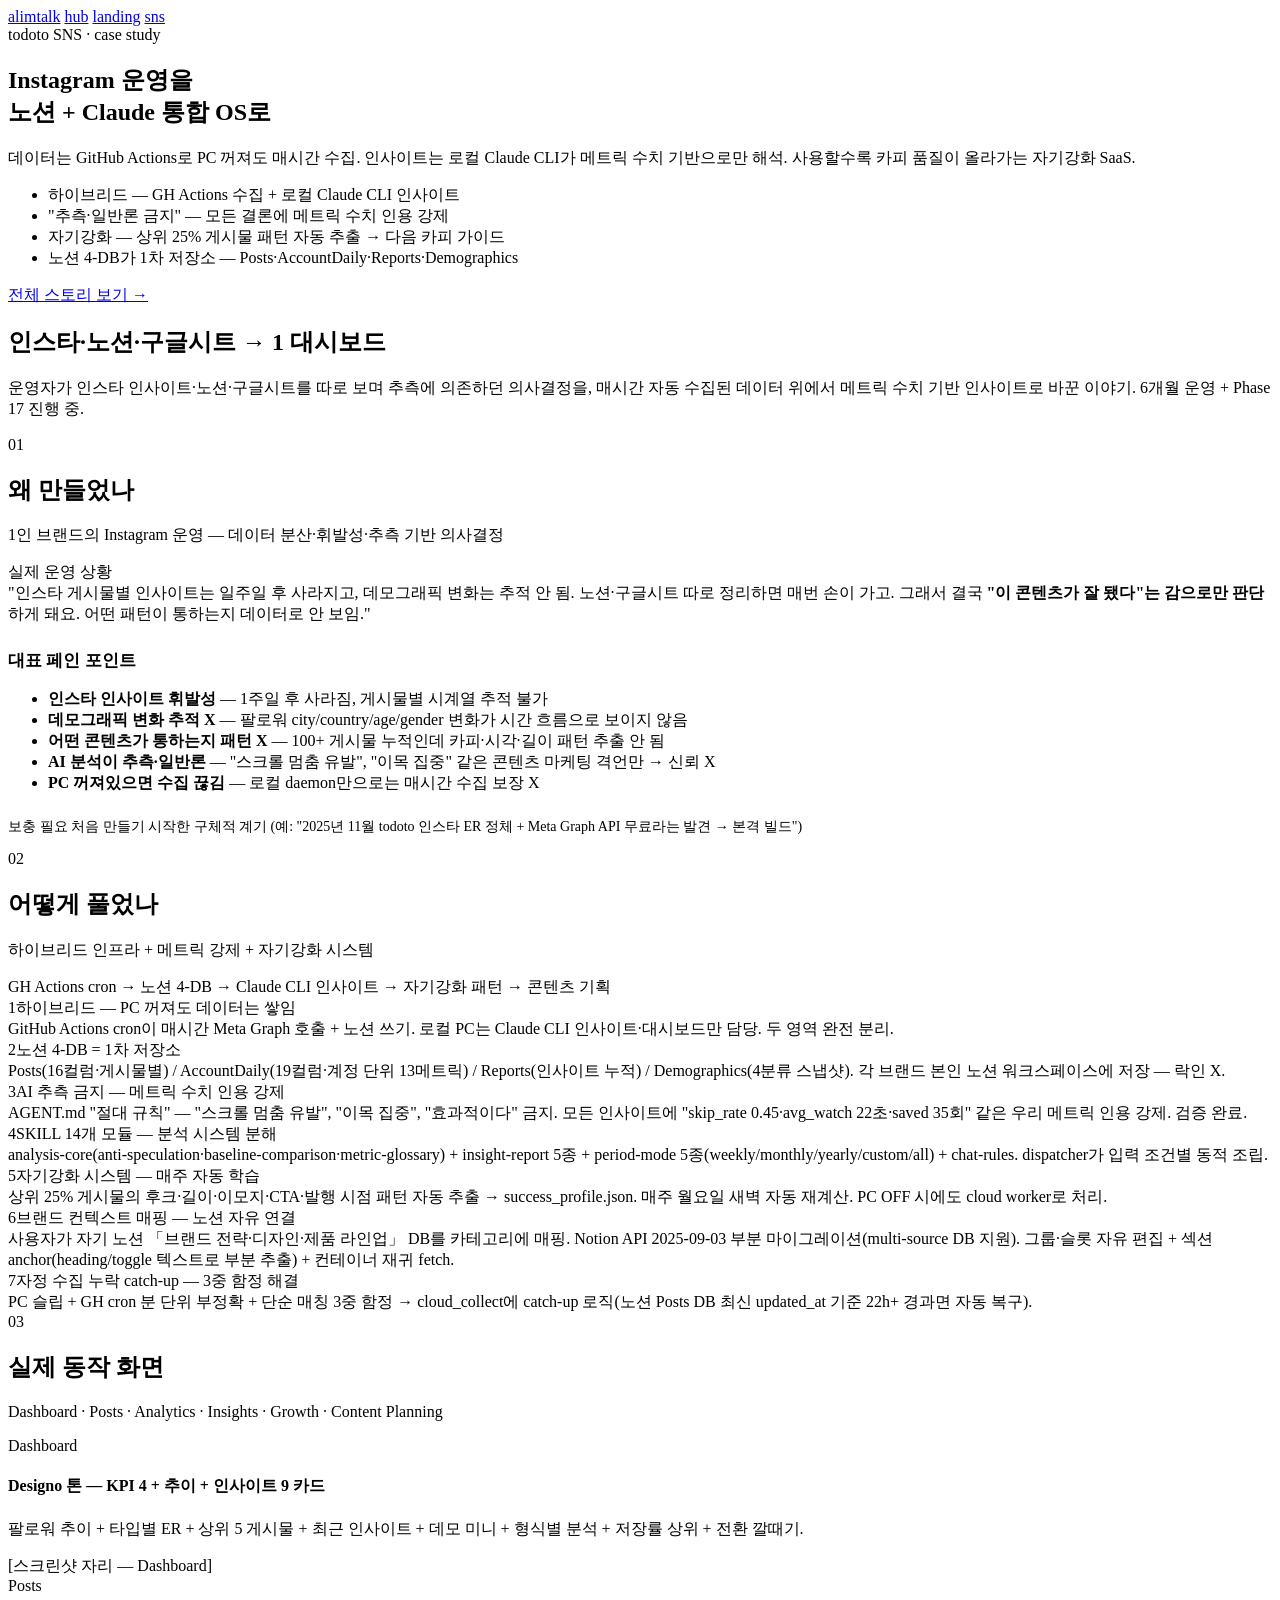
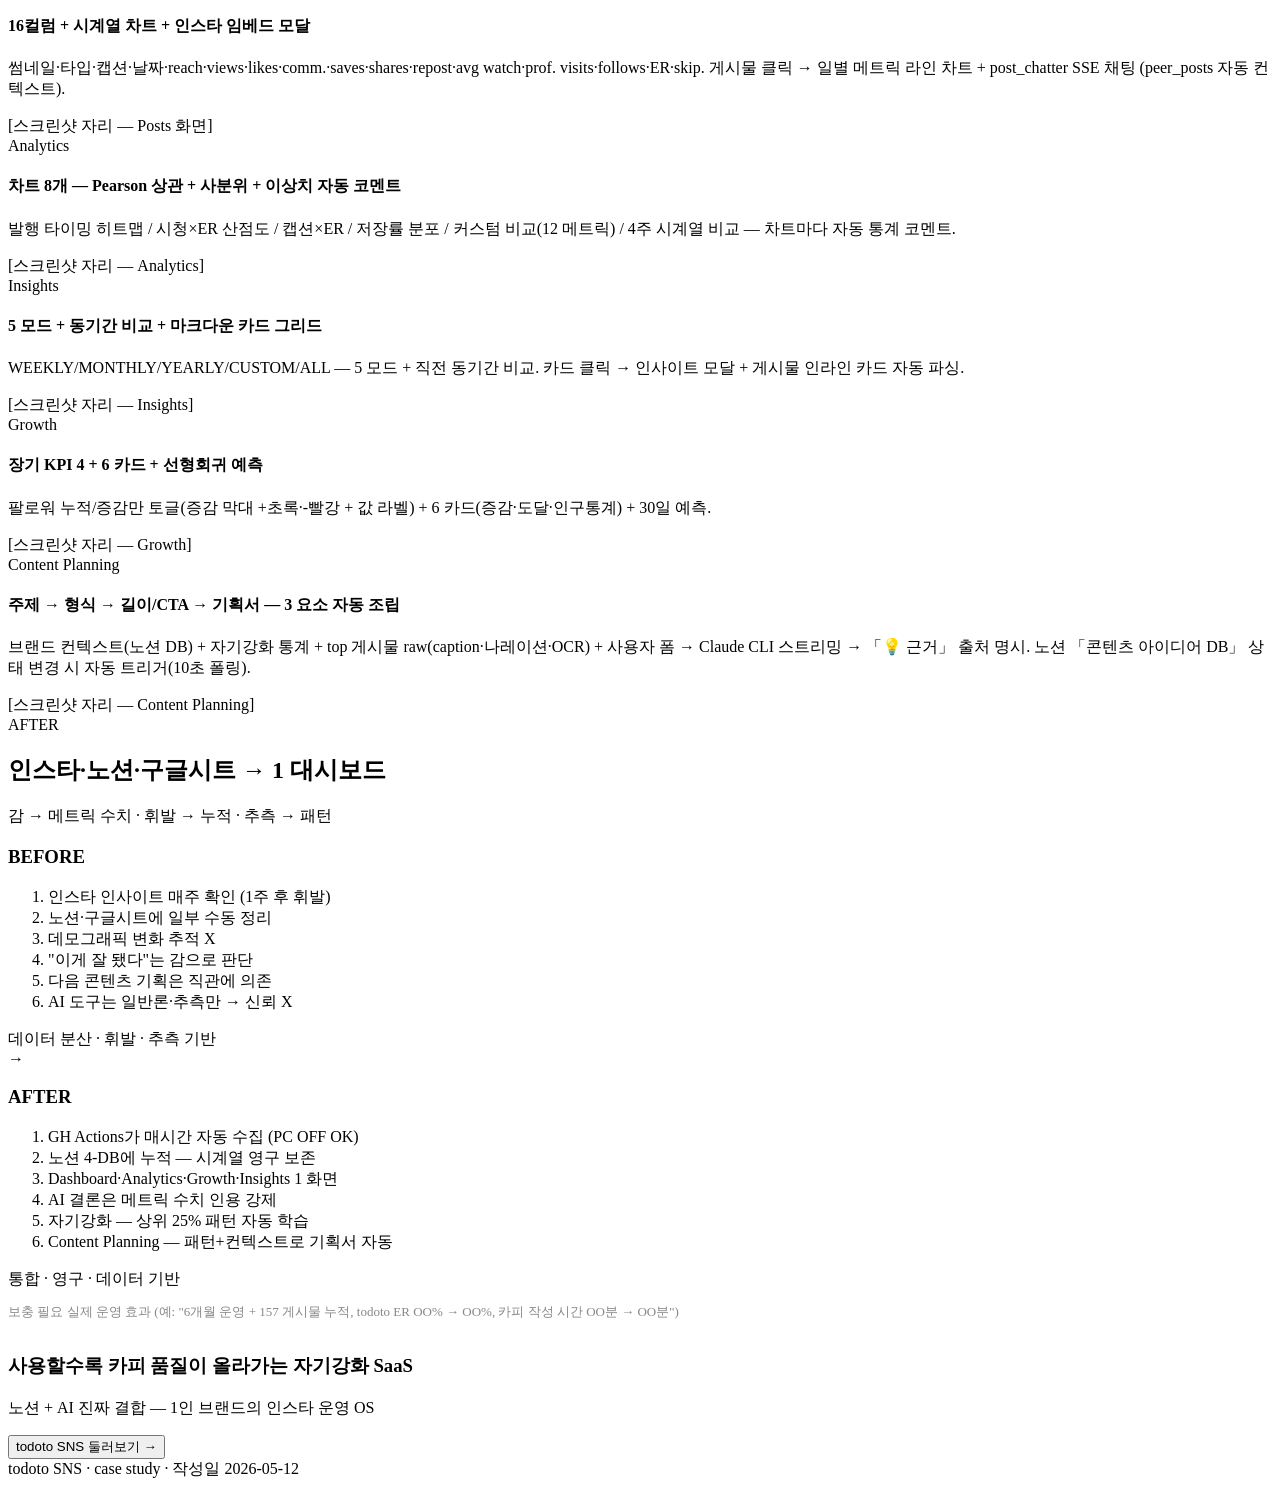
==== index.html @ d292ff52 "Rename sns.index to index.html" ====
<!DOCTYPE html>
<html lang="ko">
<head>
<meta charset="UTF-8">
<meta name="viewport" content="width=device-width, initial-scale=1.0">
<title>todoto SNS — 케이스 스터디</title>
<link rel="stylesheet" href="style.css">
</head>
<body>

<nav class="case-nav">
  <a href="alimtalk.html">alimtalk</a>
  <a href="hub.html">hub</a>
  <a href="landing.html">landing</a>
  <a href="sns.html" class="active">sns</a>
</nav>

<section class="hero">
  <div class="container">
    <div class="brand-tag">todoto SNS · case study</div>
    <h1>Instagram 운영을<br>노션 + Claude 통합 OS로</h1>
    <p class="sub">데이터는 GitHub Actions로 PC 꺼져도 매시간 수집. 인사이트는 로컬 Claude CLI가 메트릭 수치 기반으로만 해석. 사용할수록 카피 품질이 올라가는 자기강화 SaaS.</p>
    <ul class="bullets">
      <li>하이브리드 — GH Actions 수집 + 로컬 Claude CLI 인사이트</li>
      <li>"추측·일반론 금지" — 모든 결론에 메트릭 수치 인용 강제</li>
      <li>자기강화 — 상위 25% 게시물 패턴 자동 추출 → 다음 카피 가이드</li>
      <li>노션 4-DB가 1차 저장소 — Posts·AccountDaily·Reports·Demographics</li>
    </ul>
    <a href="#step-01" class="cta">전체 스토리 보기 →</a>
  </div>
</section>

<section class="intro">
  <div class="container">
    <h2>인스타·노션·구글시트 → 1 대시보드</h2>
    <p>운영자가 인스타 인사이트·노션·구글시트를 따로 보며 추측에 의존하던 의사결정을, 매시간 자동 수집된 데이터 위에서 메트릭 수치 기반 인사이트로 바꾼 이야기. 6개월 운영 + Phase 17 진행 중.</p>
  </div>
</section>

<section class="step" id="step-01">
  <div class="container">
    <div class="step-num">01</div>
    <h2 class="step-title">왜 만들었나</h2>
    <p class="step-sub">1인 브랜드의 Instagram 운영 — 데이터 분산·휘발성·추측 기반 의사결정</p>

    <div class="case-card">
      <div class="who">실제 운영 상황</div>
      <div class="quote">"인스타 게시물별 인사이트는 일주일 후 사라지고, 데모그래픽 변화는 추적 안 됨. 노션·구글시트 따로 정리하면 매번 손이 가고. 그래서 결국 <strong>"이 콘텐츠가 잘 됐다"는 감으로만 판단</strong>하게 돼요. 어떤 패턴이 통하는지 데이터로 안 보임."</div>
    </div>

    <h3 style="font-size:17px;font-weight:700;margin-top:24px;">대표 페인 포인트</h3>
    <ul class="pain-list">
      <li><strong>인스타 인사이트 휘발성</strong> — 1주일 후 사라짐, 게시물별 시계열 추적 불가</li>
      <li><strong>데모그래픽 변화 추적 X</strong> — 팔로워 city/country/age/gender 변화가 시간 흐름으로 보이지 않음</li>
      <li><strong>어떤 콘텐츠가 통하는지 패턴 X</strong> — 100+ 게시물 누적인데 카피·시각·길이 패턴 추출 안 됨</li>
      <li><strong>AI 분석이 추측·일반론</strong> — "스크롤 멈춤 유발", "이목 집중" 같은 콘텐츠 마케팅 격언만 → 신뢰 X</li>
      <li><strong>PC 꺼져있으면 수집 끊김</strong> — 로컬 daemon만으로는 매시간 수집 보장 X</li>
    </ul>

    <p style="margin-top:24px;color:var(--gray);font-size:14px;">
      <span class="todo">보충 필요</span> 처음 만들기 시작한 구체적 계기 (예: "2025년 11월 todoto 인스타 ER 정체 + Meta Graph API 무료라는 발견 → 본격 빌드")
    </p>
  </div>
</section>

<section class="step" id="step-02">
  <div class="container">
    <div class="step-num">02</div>
    <h2 class="step-title">어떻게 풀었나</h2>
    <p class="step-sub">하이브리드 인프라 + 메트릭 강제 + 자기강화 시스템</p>

    <div class="flow">
      <span class="node">GH Actions cron</span>
      <span class="arrow">→</span>
      <span class="node">노션 4-DB</span>
      <span class="arrow">→</span>
      <span class="node highlight">Claude CLI 인사이트</span>
      <span class="arrow">→</span>
      <span class="node">자기강화 패턴</span>
      <span class="arrow">→</span>
      <span class="node">콘텐츠 기획</span>
    </div>

    <div class="solution-grid">
      <div class="sol-card">
        <div class="sol-title"><span class="sol-num">1</span>하이브리드 — PC 꺼져도 데이터는 쌓임</div>
        <div class="sol-desc">GitHub Actions cron이 매시간 Meta Graph 호출 + 노션 쓰기. 로컬 PC는 Claude CLI 인사이트·대시보드만 담당. 두 영역 완전 분리.</div>
      </div>
      <div class="sol-card">
        <div class="sol-title"><span class="sol-num">2</span>노션 4-DB = 1차 저장소</div>
        <div class="sol-desc">Posts(16컬럼·게시물별) / AccountDaily(19컬럼·계정 단위 13메트릭) / Reports(인사이트 누적) / Demographics(4분류 스냅샷). 각 브랜드 본인 노션 워크스페이스에 저장 — 락인 X.</div>
      </div>
      <div class="sol-card">
        <div class="sol-title"><span class="sol-num">3</span>AI 추측 금지 — 메트릭 수치 인용 강제</div>
        <div class="sol-desc">AGENT.md "절대 규칙" — "스크롤 멈춤 유발", "이목 집중", "효과적이다" 금지. 모든 인사이트에 "skip_rate 0.45·avg_watch 22초·saved 35회" 같은 우리 메트릭 인용 강제. 검증 완료.</div>
      </div>
      <div class="sol-card">
        <div class="sol-title"><span class="sol-num">4</span>SKILL 14개 모듈 — 분석 시스템 분해</div>
        <div class="sol-desc">analysis-core(anti-speculation·baseline-comparison·metric-glossary) + insight-report 5종 + period-mode 5종(weekly/monthly/yearly/custom/all) + chat-rules. dispatcher가 입력 조건별 동적 조립.</div>
      </div>
      <div class="sol-card">
        <div class="sol-title"><span class="sol-num">5</span>자기강화 시스템 — 매주 자동 학습</div>
        <div class="sol-desc">상위 25% 게시물의 후크·길이·이모지·CTA·발행 시점 패턴 자동 추출 → success_profile.json. 매주 월요일 새벽 자동 재계산. PC OFF 시에도 cloud worker로 처리.</div>
      </div>
      <div class="sol-card">
        <div class="sol-title"><span class="sol-num">6</span>브랜드 컨텍스트 매핑 — 노션 자유 연결</div>
        <div class="sol-desc">사용자가 자기 노션 「브랜드 전략·디자인·제품 라인업」 DB를 카테고리에 매핑. Notion API 2025-09-03 부분 마이그레이션(multi-source DB 지원). 그룹·슬롯 자유 편집 + 섹션 anchor(heading/toggle 텍스트로 부분 추출) + 컨테이너 재귀 fetch.</div>
      </div>
      <div class="sol-card">
        <div class="sol-title"><span class="sol-num">7</span>자정 수집 누락 catch-up — 3중 함정 해결</div>
        <div class="sol-desc">PC 슬립 + GH cron 분 단위 부정확 + 단순 매칭 3중 함정 → cloud_collect에 catch-up 로직(노션 Posts DB 최신 updated_at 기준 22h+ 경과면 자동 복구).</div>
      </div>
    </div>
  </div>
</section>

<section class="step" id="step-03">
  <div class="container">
    <div class="step-num">03</div>
    <h2 class="step-title">실제 동작 화면</h2>
    <p class="step-sub">Dashboard · Posts · Analytics · Insights · Growth · Content Planning</p>

    <div class="screen-card">
      <span class="label">Dashboard</span>
      <h4>Designo 톤 — KPI 4 + 추이 + 인사이트 9 카드</h4>
      <p>팔로워 추이 + 타입별 ER + 상위 5 게시물 + 최근 인사이트 + 데모 미니 + 형식별 분석 + 저장률 상위 + 전환 깔때기.</p>
      <div class="placeholder-img">[스크린샷 자리 — Dashboard]</div>
    </div>

    <div class="screen-card">
      <span class="label">Posts</span>
      <h4>16컬럼 + 시계열 차트 + 인스타 임베드 모달</h4>
      <p>썸네일·타입·캡션·날짜·reach·views·likes·comm.·saves·shares·repost·avg watch·prof. visits·follows·ER·skip. 게시물 클릭 → 일별 메트릭 라인 차트 + post_chatter SSE 채팅 (peer_posts 자동 컨텍스트).</p>
      <div class="placeholder-img">[스크린샷 자리 — Posts 화면]</div>
    </div>

    <div class="screen-card">
      <span class="label">Analytics</span>
      <h4>차트 8개 — Pearson 상관 + 사분위 + 이상치 자동 코멘트</h4>
      <p>발행 타이밍 히트맵 / 시청×ER 산점도 / 캡션×ER / 저장률 분포 / 커스텀 비교(12 메트릭) / 4주 시계열 비교 — 차트마다 자동 통계 코멘트.</p>
      <div class="placeholder-img">[스크린샷 자리 — Analytics]</div>
    </div>

    <div class="screen-card">
      <span class="label">Insights</span>
      <h4>5 모드 + 동기간 비교 + 마크다운 카드 그리드</h4>
      <p>WEEKLY/MONTHLY/YEARLY/CUSTOM/ALL — 5 모드 + 직전 동기간 비교. 카드 클릭 → 인사이트 모달 + 게시물 인라인 카드 자동 파싱.</p>
      <div class="placeholder-img">[스크린샷 자리 — Insights]</div>
    </div>

    <div class="screen-card">
      <span class="label">Growth</span>
      <h4>장기 KPI 4 + 6 카드 + 선형회귀 예측</h4>
      <p>팔로워 누적/증감만 토글(증감 막대 +초록·-빨강 + 값 라벨) + 6 카드(증감·도달·인구통계) + 30일 예측.</p>
      <div class="placeholder-img">[스크린샷 자리 — Growth]</div>
    </div>

    <div class="screen-card">
      <span class="label">Content Planning</span>
      <h4>주제 → 형식 → 길이/CTA → 기획서 — 3 요소 자동 조립</h4>
      <p>브랜드 컨텍스트(노션 DB) + 자기강화 통계 + top 게시물 raw(caption·나레이션·OCR) + 사용자 폼 → Claude CLI 스트리밍 → 「💡 근거」 출처 명시. 노션 「콘텐츠 아이디어 DB」 상태 변경 시 자동 트리거(10초 폴링).</p>
      <div class="placeholder-img">[스크린샷 자리 — Content Planning]</div>
    </div>
  </div>
</section>

<section class="ba-section">
  <div class="container">
    <div class="badge">AFTER</div>
    <h2>인스타·노션·구글시트 → 1 대시보드</h2>
    <p class="sub">감 → 메트릭 수치 · 휘발 → 누적 · 추측 → 패턴</p>

    <div class="ba-grid">
      <div class="ba-card">
        <h3>BEFORE</h3>
        <ol>
          <li>인스타 인사이트 매주 확인 (1주 후 휘발)</li>
          <li>노션·구글시트에 일부 수동 정리</li>
          <li>데모그래픽 변화 추적 X</li>
          <li>"이게 잘 됐다"는 감으로 판단</li>
          <li>다음 콘텐츠 기획은 직관에 의존</li>
          <li>AI 도구는 일반론·추측만 → 신뢰 X</li>
        </ol>
        <div class="summary">데이터 분산 · 휘발 · 추측 기반</div>
      </div>

      <div class="ba-arrow">→</div>

      <div class="ba-card after">
        <h3>AFTER</h3>
        <ol>
          <li>GH Actions가 매시간 자동 수집 (PC OFF OK)</li>
          <li>노션 4-DB에 누적 — 시계열 영구 보존</li>
          <li>Dashboard·Analytics·Growth·Insights 1 화면</li>
          <li>AI 결론은 메트릭 수치 인용 강제</li>
          <li>자기강화 — 상위 25% 패턴 자동 학습</li>
          <li>Content Planning — 패턴+컨텍스트로 기획서 자동</li>
        </ol>
        <div class="summary">통합 · 영구 · 데이터 기반</div>
      </div>
    </div>

    <p style="color:#888;font-size:13px;margin-bottom:32px;">
      <span class="todo">보충 필요</span> 실제 운영 효과 (예: "6개월 운영 + 157 게시물 누적, todoto ER OO% → OO%, 카피 작성 시간 OO분 → OO분")
    </p>

    <div class="cta-band">
      <h3>사용할수록 카피 품질이 올라가는 자기강화 SaaS</h3>
      <p>노션 + AI 진짜 결합 — 1인 브랜드의 인스타 운영 OS</p>
      <button>todoto SNS 둘러보기 →</button>
    </div>
  </div>
</section>

<footer>
  todoto SNS · case study · 작성일 2026-05-12
</footer>

</body>
</html>
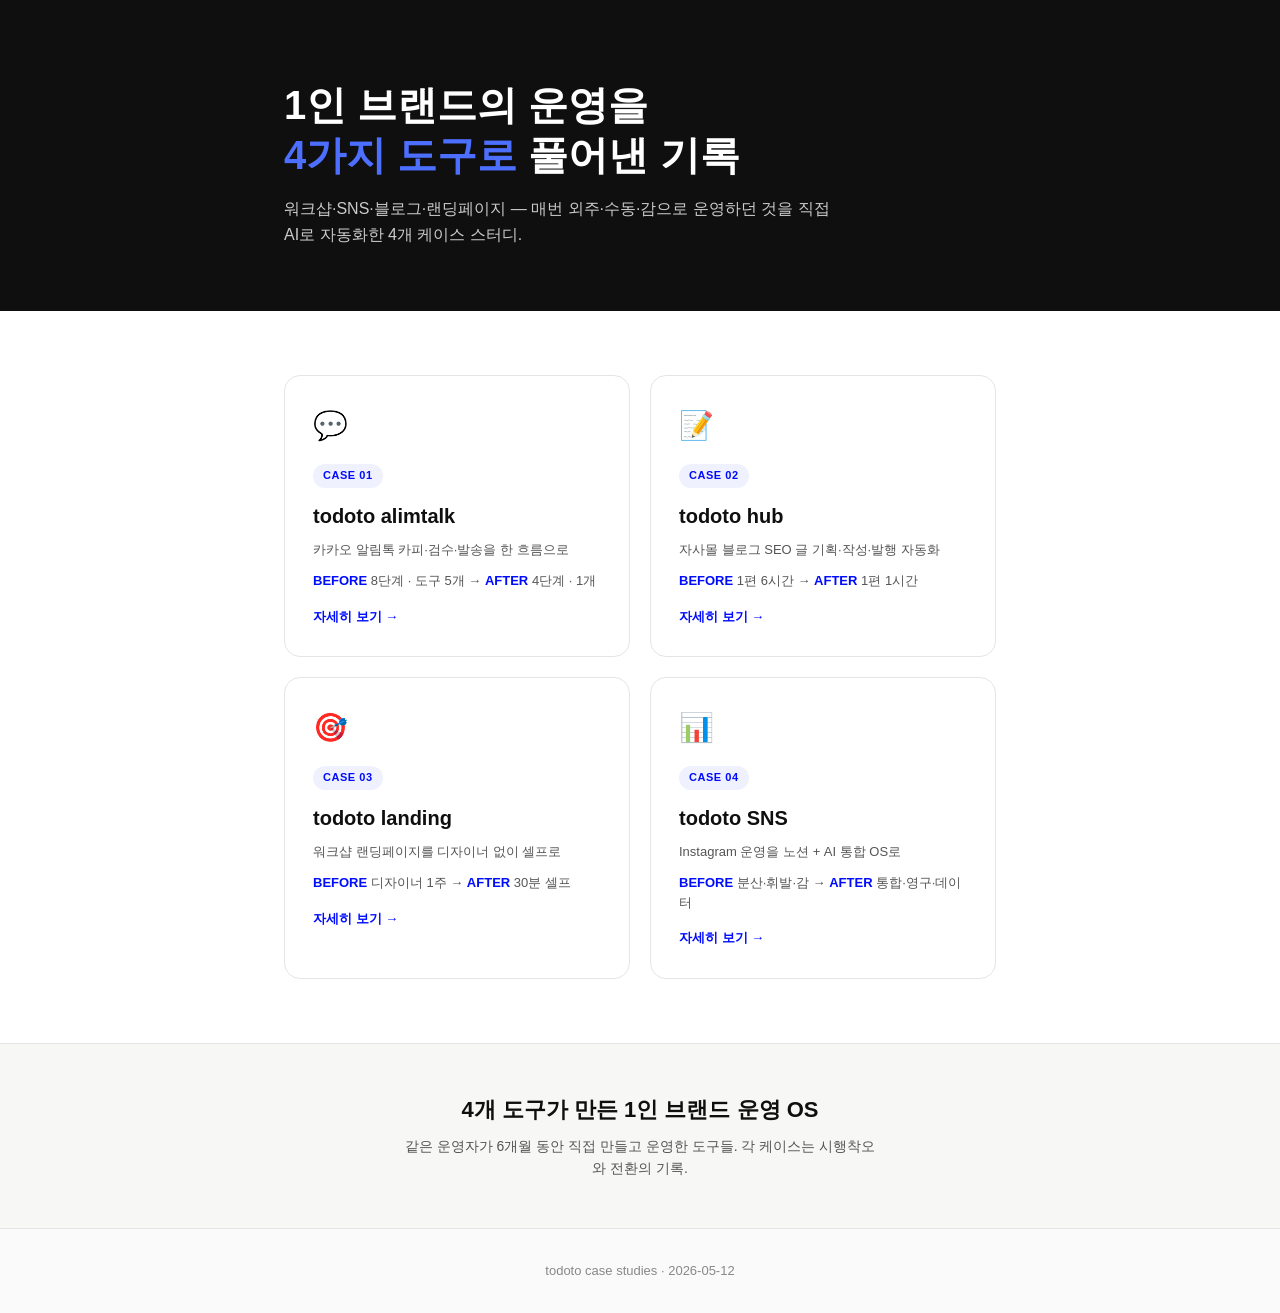
==== commit 53879100: "초기 커밋 — 4개 케이스 스터디 + 인덱스 페이지" ====
--- a/index.html
+++ b/index.html
@@ -3,218 +3,166 @@
 <head>
 <meta charset="UTF-8">
 <meta name="viewport" content="width=device-width, initial-scale=1.0">
-<title>todoto SNS — 케이스 스터디</title>
+<title>todoto · case studies</title>
 <link rel="stylesheet" href="style.css">
+<style>
+  .index-hero {
+    background: var(--ink);
+    color: #fff;
+    padding: 80px 0 64px;
+  }
+  .index-hero h1 {
+    font-size: 40px;
+    font-weight: 800;
+    line-height: 1.25;
+    color: #fff;
+    margin-bottom: 16px;
+  }
+  .index-hero h1 em { color: var(--brand-bright); font-style: normal; }
+  .index-hero p {
+    font-size: 16px;
+    color: rgba(255,255,255,0.78);
+    max-width: 560px;
+    margin-bottom: 0;
+  }
+  .case-grid {
+    display: grid;
+    grid-template-columns: 1fr 1fr;
+    gap: 20px;
+    padding: 64px 0;
+  }
+  .case-card-link {
+    text-decoration: none;
+    color: inherit;
+    background: #fff;
+    border: 1px solid var(--line);
+    border-radius: 16px;
+    padding: 28px;
+    transition: all 0.15s;
+    display: block;
+  }
+  .case-card-link:hover {
+    border-color: var(--brand);
+    transform: translateY(-2px);
+    box-shadow: 0 8px 24px rgba(0,12,254,0.08);
+  }
+  .case-card-link .emoji {
+    font-size: 28px;
+    margin-bottom: 12px;
+  }
+  .case-card-link .tag {
+    display: inline-block;
+    font-size: 11px;
+    font-weight: 700;
+    color: var(--brand);
+    background: var(--brand-soft);
+    padding: 3px 10px;
+    border-radius: 999px;
+    margin-bottom: 12px;
+    letter-spacing: 0.05em;
+  }
+  .case-card-link h3 {
+    font-size: 20px;
+    font-weight: 800;
+    margin-bottom: 8px;
+    color: var(--ink);
+  }
+  .case-card-link .ba {
+    font-size: 13px;
+    color: var(--gray);
+    margin-bottom: 12px;
+    line-height: 1.5;
+  }
+  .case-card-link .ba strong { color: var(--brand); font-weight: 700; }
+  .case-card-link .arrow {
+    font-size: 13px;
+    color: var(--brand);
+    font-weight: 700;
+  }
+  .index-footer {
+    background: var(--bg-soft);
+    padding: 48px 0;
+    text-align: center;
+    border-top: 1px solid var(--line);
+  }
+  .index-footer h2 {
+    font-size: 22px;
+    font-weight: 800;
+    margin-bottom: 8px;
+  }
+  .index-footer p {
+    font-size: 14px;
+    color: var(--gray);
+    max-width: 480px;
+    margin: 0 auto;
+  }
+  @media (max-width: 640px) {
+    .index-hero h1 { font-size: 30px; }
+    .case-grid { grid-template-columns: 1fr; }
+  }
+</style>
 </head>
 <body>
 
-<nav class="case-nav">
-  <a href="alimtalk.html">alimtalk</a>
-  <a href="hub.html">hub</a>
-  <a href="landing.html">landing</a>
-  <a href="sns.html" class="active">sns</a>
-</nav>
-
-<section class="hero">
+<section class="index-hero">
   <div class="container">
-    <div class="brand-tag">todoto SNS · case study</div>
-    <h1>Instagram 운영을<br>노션 + Claude 통합 OS로</h1>
-    <p class="sub">데이터는 GitHub Actions로 PC 꺼져도 매시간 수집. 인사이트는 로컬 Claude CLI가 메트릭 수치 기반으로만 해석. 사용할수록 카피 품질이 올라가는 자기강화 SaaS.</p>
-    <ul class="bullets">
-      <li>하이브리드 — GH Actions 수집 + 로컬 Claude CLI 인사이트</li>
-      <li>"추측·일반론 금지" — 모든 결론에 메트릭 수치 인용 강제</li>
-      <li>자기강화 — 상위 25% 게시물 패턴 자동 추출 → 다음 카피 가이드</li>
-      <li>노션 4-DB가 1차 저장소 — Posts·AccountDaily·Reports·Demographics</li>
-    </ul>
-    <a href="#step-01" class="cta">전체 스토리 보기 →</a>
+    <h1>1인 브랜드의 운영을<br><em>4가지 도구로</em> 풀어낸 기록</h1>
+    <p>워크샵·SNS·블로그·랜딩페이지 — 매번 외주·수동·감으로 운영하던 것을 직접 AI로 자동화한 4개 케이스 스터디.</p>
   </div>
 </section>
 
-<section class="intro">
+<section>
   <div class="container">
-    <h2>인스타·노션·구글시트 → 1 대시보드</h2>
-    <p>운영자가 인스타 인사이트·노션·구글시트를 따로 보며 추측에 의존하던 의사결정을, 매시간 자동 수집된 데이터 위에서 메트릭 수치 기반 인사이트로 바꾼 이야기. 6개월 운영 + Phase 17 진행 중.</p>
-  </div>
-</section>
+    <div class="case-grid">
 
-<section class="step" id="step-01">
-  <div class="container">
-    <div class="step-num">01</div>
-    <h2 class="step-title">왜 만들었나</h2>
-    <p class="step-sub">1인 브랜드의 Instagram 운영 — 데이터 분산·휘발성·추측 기반 의사결정</p>
+      <a class="case-card-link" href="alimtalk.html">
+        <div class="emoji">💬</div>
+        <span class="tag">CASE 01</span>
+        <h3>todoto alimtalk</h3>
+        <p class="ba">카카오 알림톡 카피·검수·발송을 한 흐름으로</p>
+        <p class="ba"><strong>BEFORE</strong> 8단계 · 도구 5개 → <strong>AFTER</strong> 4단계 · 1개</p>
+        <span class="arrow">자세히 보기 →</span>
+      </a>
 
-    <div class="case-card">
-      <div class="who">실제 운영 상황</div>
-      <div class="quote">"인스타 게시물별 인사이트는 일주일 후 사라지고, 데모그래픽 변화는 추적 안 됨. 노션·구글시트 따로 정리하면 매번 손이 가고. 그래서 결국 <strong>"이 콘텐츠가 잘 됐다"는 감으로만 판단</strong>하게 돼요. 어떤 패턴이 통하는지 데이터로 안 보임."</div>
-    </div>
+      <a class="case-card-link" href="hub.html">
+        <div class="emoji">📝</div>
+        <span class="tag">CASE 02</span>
+        <h3>todoto hub</h3>
+        <p class="ba">자사몰 블로그 SEO 글 기획·작성·발행 자동화</p>
+        <p class="ba"><strong>BEFORE</strong> 1편 6시간 → <strong>AFTER</strong> 1편 1시간</p>
+        <span class="arrow">자세히 보기 →</span>
+      </a>
 
-    <h3 style="font-size:17px;font-weight:700;margin-top:24px;">대표 페인 포인트</h3>
-    <ul class="pain-list">
-      <li><strong>인스타 인사이트 휘발성</strong> — 1주일 후 사라짐, 게시물별 시계열 추적 불가</li>
-      <li><strong>데모그래픽 변화 추적 X</strong> — 팔로워 city/country/age/gender 변화가 시간 흐름으로 보이지 않음</li>
-      <li><strong>어떤 콘텐츠가 통하는지 패턴 X</strong> — 100+ 게시물 누적인데 카피·시각·길이 패턴 추출 안 됨</li>
-      <li><strong>AI 분석이 추측·일반론</strong> — "스크롤 멈춤 유발", "이목 집중" 같은 콘텐츠 마케팅 격언만 → 신뢰 X</li>
-      <li><strong>PC 꺼져있으면 수집 끊김</strong> — 로컬 daemon만으로는 매시간 수집 보장 X</li>
-    </ul>
+      <a class="case-card-link" href="landing.html">
+        <div class="emoji">🎯</div>
+        <span class="tag">CASE 03</span>
+        <h3>todoto landing</h3>
+        <p class="ba">워크샵 랜딩페이지를 디자이너 없이 셀프로</p>
+        <p class="ba"><strong>BEFORE</strong> 디자이너 1주 → <strong>AFTER</strong> 30분 셀프</p>
+        <span class="arrow">자세히 보기 →</span>
+      </a>
 
-    <p style="margin-top:24px;color:var(--gray);font-size:14px;">
-      <span class="todo">보충 필요</span> 처음 만들기 시작한 구체적 계기 (예: "2025년 11월 todoto 인스타 ER 정체 + Meta Graph API 무료라는 발견 → 본격 빌드")
-    </p>
-  </div>
-</section>
+      <a class="case-card-link" href="sns.html">
+        <div class="emoji">📊</div>
+        <span class="tag">CASE 04</span>
+        <h3>todoto SNS</h3>
+        <p class="ba">Instagram 운영을 노션 + AI 통합 OS로</p>
+        <p class="ba"><strong>BEFORE</strong> 분산·휘발·감 → <strong>AFTER</strong> 통합·영구·데이터</p>
+        <span class="arrow">자세히 보기 →</span>
+      </a>
 
-<section class="step" id="step-02">
-  <div class="container">
-    <div class="step-num">02</div>
-    <h2 class="step-title">어떻게 풀었나</h2>
-    <p class="step-sub">하이브리드 인프라 + 메트릭 강제 + 자기강화 시스템</p>
-
-    <div class="flow">
-      <span class="node">GH Actions cron</span>
-      <span class="arrow">→</span>
-      <span class="node">노션 4-DB</span>
-      <span class="arrow">→</span>
-      <span class="node highlight">Claude CLI 인사이트</span>
-      <span class="arrow">→</span>
-      <span class="node">자기강화 패턴</span>
-      <span class="arrow">→</span>
-      <span class="node">콘텐츠 기획</span>
-    </div>
-
-    <div class="solution-grid">
-      <div class="sol-card">
-        <div class="sol-title"><span class="sol-num">1</span>하이브리드 — PC 꺼져도 데이터는 쌓임</div>
-        <div class="sol-desc">GitHub Actions cron이 매시간 Meta Graph 호출 + 노션 쓰기. 로컬 PC는 Claude CLI 인사이트·대시보드만 담당. 두 영역 완전 분리.</div>
-      </div>
-      <div class="sol-card">
-        <div class="sol-title"><span class="sol-num">2</span>노션 4-DB = 1차 저장소</div>
-        <div class="sol-desc">Posts(16컬럼·게시물별) / AccountDaily(19컬럼·계정 단위 13메트릭) / Reports(인사이트 누적) / Demographics(4분류 스냅샷). 각 브랜드 본인 노션 워크스페이스에 저장 — 락인 X.</div>
-      </div>
-      <div class="sol-card">
-        <div class="sol-title"><span class="sol-num">3</span>AI 추측 금지 — 메트릭 수치 인용 강제</div>
-        <div class="sol-desc">AGENT.md "절대 규칙" — "스크롤 멈춤 유발", "이목 집중", "효과적이다" 금지. 모든 인사이트에 "skip_rate 0.45·avg_watch 22초·saved 35회" 같은 우리 메트릭 인용 강제. 검증 완료.</div>
-      </div>
-      <div class="sol-card">
-        <div class="sol-title"><span class="sol-num">4</span>SKILL 14개 모듈 — 분석 시스템 분해</div>
-        <div class="sol-desc">analysis-core(anti-speculation·baseline-comparison·metric-glossary) + insight-report 5종 + period-mode 5종(weekly/monthly/yearly/custom/all) + chat-rules. dispatcher가 입력 조건별 동적 조립.</div>
-      </div>
-      <div class="sol-card">
-        <div class="sol-title"><span class="sol-num">5</span>자기강화 시스템 — 매주 자동 학습</div>
-        <div class="sol-desc">상위 25% 게시물의 후크·길이·이모지·CTA·발행 시점 패턴 자동 추출 → success_profile.json. 매주 월요일 새벽 자동 재계산. PC OFF 시에도 cloud worker로 처리.</div>
-      </div>
-      <div class="sol-card">
-        <div class="sol-title"><span class="sol-num">6</span>브랜드 컨텍스트 매핑 — 노션 자유 연결</div>
-        <div class="sol-desc">사용자가 자기 노션 「브랜드 전략·디자인·제품 라인업」 DB를 카테고리에 매핑. Notion API 2025-09-03 부분 마이그레이션(multi-source DB 지원). 그룹·슬롯 자유 편집 + 섹션 anchor(heading/toggle 텍스트로 부분 추출) + 컨테이너 재귀 fetch.</div>
-      </div>
-      <div class="sol-card">
-        <div class="sol-title"><span class="sol-num">7</span>자정 수집 누락 catch-up — 3중 함정 해결</div>
-        <div class="sol-desc">PC 슬립 + GH cron 분 단위 부정확 + 단순 매칭 3중 함정 → cloud_collect에 catch-up 로직(노션 Posts DB 최신 updated_at 기준 22h+ 경과면 자동 복구).</div>
-      </div>
     </div>
   </div>
 </section>
 
-<section class="step" id="step-03">
+<section class="index-footer">
   <div class="container">
-    <div class="step-num">03</div>
-    <h2 class="step-title">실제 동작 화면</h2>
-    <p class="step-sub">Dashboard · Posts · Analytics · Insights · Growth · Content Planning</p>
-
-    <div class="screen-card">
-      <span class="label">Dashboard</span>
-      <h4>Designo 톤 — KPI 4 + 추이 + 인사이트 9 카드</h4>
-      <p>팔로워 추이 + 타입별 ER + 상위 5 게시물 + 최근 인사이트 + 데모 미니 + 형식별 분석 + 저장률 상위 + 전환 깔때기.</p>
-      <div class="placeholder-img">[스크린샷 자리 — Dashboard]</div>
-    </div>
-
-    <div class="screen-card">
-      <span class="label">Posts</span>
-      <h4>16컬럼 + 시계열 차트 + 인스타 임베드 모달</h4>
-      <p>썸네일·타입·캡션·날짜·reach·views·likes·comm.·saves·shares·repost·avg watch·prof. visits·follows·ER·skip. 게시물 클릭 → 일별 메트릭 라인 차트 + post_chatter SSE 채팅 (peer_posts 자동 컨텍스트).</p>
-      <div class="placeholder-img">[스크린샷 자리 — Posts 화면]</div>
-    </div>
-
-    <div class="screen-card">
-      <span class="label">Analytics</span>
-      <h4>차트 8개 — Pearson 상관 + 사분위 + 이상치 자동 코멘트</h4>
-      <p>발행 타이밍 히트맵 / 시청×ER 산점도 / 캡션×ER / 저장률 분포 / 커스텀 비교(12 메트릭) / 4주 시계열 비교 — 차트마다 자동 통계 코멘트.</p>
-      <div class="placeholder-img">[스크린샷 자리 — Analytics]</div>
-    </div>
-
-    <div class="screen-card">
-      <span class="label">Insights</span>
-      <h4>5 모드 + 동기간 비교 + 마크다운 카드 그리드</h4>
-      <p>WEEKLY/MONTHLY/YEARLY/CUSTOM/ALL — 5 모드 + 직전 동기간 비교. 카드 클릭 → 인사이트 모달 + 게시물 인라인 카드 자동 파싱.</p>
-      <div class="placeholder-img">[스크린샷 자리 — Insights]</div>
-    </div>
-
-    <div class="screen-card">
-      <span class="label">Growth</span>
-      <h4>장기 KPI 4 + 6 카드 + 선형회귀 예측</h4>
-      <p>팔로워 누적/증감만 토글(증감 막대 +초록·-빨강 + 값 라벨) + 6 카드(증감·도달·인구통계) + 30일 예측.</p>
-      <div class="placeholder-img">[스크린샷 자리 — Growth]</div>
-    </div>
-
-    <div class="screen-card">
-      <span class="label">Content Planning</span>
-      <h4>주제 → 형식 → 길이/CTA → 기획서 — 3 요소 자동 조립</h4>
-      <p>브랜드 컨텍스트(노션 DB) + 자기강화 통계 + top 게시물 raw(caption·나레이션·OCR) + 사용자 폼 → Claude CLI 스트리밍 → 「💡 근거」 출처 명시. 노션 「콘텐츠 아이디어 DB」 상태 변경 시 자동 트리거(10초 폴링).</p>
-      <div class="placeholder-img">[스크린샷 자리 — Content Planning]</div>
-    </div>
+    <h2>4개 도구가 만든 1인 브랜드 운영 OS</h2>
+    <p>같은 운영자가 6개월 동안 직접 만들고 운영한 도구들. 각 케이스는 시행착오와 전환의 기록.</p>
   </div>
 </section>
 
-<section class="ba-section">
-  <div class="container">
-    <div class="badge">AFTER</div>
-    <h2>인스타·노션·구글시트 → 1 대시보드</h2>
-    <p class="sub">감 → 메트릭 수치 · 휘발 → 누적 · 추측 → 패턴</p>
-
-    <div class="ba-grid">
-      <div class="ba-card">
-        <h3>BEFORE</h3>
-        <ol>
-          <li>인스타 인사이트 매주 확인 (1주 후 휘발)</li>
-          <li>노션·구글시트에 일부 수동 정리</li>
-          <li>데모그래픽 변화 추적 X</li>
-          <li>"이게 잘 됐다"는 감으로 판단</li>
-          <li>다음 콘텐츠 기획은 직관에 의존</li>
-          <li>AI 도구는 일반론·추측만 → 신뢰 X</li>
-        </ol>
-        <div class="summary">데이터 분산 · 휘발 · 추측 기반</div>
-      </div>
-
-      <div class="ba-arrow">→</div>
-
-      <div class="ba-card after">
-        <h3>AFTER</h3>
-        <ol>
-          <li>GH Actions가 매시간 자동 수집 (PC OFF OK)</li>
-          <li>노션 4-DB에 누적 — 시계열 영구 보존</li>
-          <li>Dashboard·Analytics·Growth·Insights 1 화면</li>
-          <li>AI 결론은 메트릭 수치 인용 강제</li>
-          <li>자기강화 — 상위 25% 패턴 자동 학습</li>
-          <li>Content Planning — 패턴+컨텍스트로 기획서 자동</li>
-        </ol>
-        <div class="summary">통합 · 영구 · 데이터 기반</div>
-      </div>
-    </div>
-
-    <p style="color:#888;font-size:13px;margin-bottom:32px;">
-      <span class="todo">보충 필요</span> 실제 운영 효과 (예: "6개월 운영 + 157 게시물 누적, todoto ER OO% → OO%, 카피 작성 시간 OO분 → OO분")
-    </p>
-
-    <div class="cta-band">
-      <h3>사용할수록 카피 품질이 올라가는 자기강화 SaaS</h3>
-      <p>노션 + AI 진짜 결합 — 1인 브랜드의 인스타 운영 OS</p>
-      <button>todoto SNS 둘러보기 →</button>
-    </div>
-  </div>
-</section>
-
-<footer>
-  todoto SNS · case study · 작성일 2026-05-12
-</footer>
+<footer>todoto case studies · 2026-05-12</footer>
 
 </body>
 </html>
--- a/style.css
+++ b/style.css
@@ -0,0 +1,404 @@
+:root {
+  --brand: #000cfe;
+  --brand-bright: #4D6FFF;
+  --brand-soft: #EFF1FF;
+  --ink: #0F0F0F;
+  --ink-2: #1A1A1A;
+  --gray: #555;
+  --gray-light: #888;
+  --line: #E5E5E5;
+  --bg-soft: #F7F7F5;
+}
+* { box-sizing: border-box; margin: 0; padding: 0; }
+body {
+  font-family: -apple-system, BlinkMacSystemFont, "Pretendard", "Apple SD Gothic Neo", sans-serif;
+  color: var(--ink);
+  background: #fff;
+  line-height: 1.6;
+  font-size: 16px;
+}
+.container { max-width: 760px; margin: 0 auto; padding: 0 24px; }
+
+/* CASE NAV */
+.case-nav {
+  display: flex;
+  gap: 8px;
+  padding: 14px 24px;
+  background: #fafafa;
+  border-bottom: 1px solid var(--line);
+  justify-content: center;
+  flex-wrap: wrap;
+}
+.case-nav a {
+  text-decoration: none;
+  color: var(--gray);
+  font-size: 13px;
+  font-weight: 600;
+  padding: 6px 14px;
+  border-radius: 999px;
+  border: 1px solid transparent;
+}
+.case-nav a:hover { border-color: var(--line); }
+.case-nav a.active { background: var(--brand); color: #fff; }
+
+/* HERO — 검정 + 흰색 */
+.hero { background: var(--ink); color: #fff; padding: 64px 0 72px; }
+.hero .brand-tag {
+  display: inline-block;
+  font-size: 13px;
+  font-weight: 600;
+  padding: 6px 14px;
+  background: var(--brand);
+  color: #fff;
+  border-radius: 999px;
+  margin-bottom: 24px;
+}
+.hero h1 { font-size: 36px; font-weight: 800; line-height: 1.3; color: #fff; margin-bottom: 20px; }
+.hero h1 em { color: var(--brand-bright); font-style: normal; }
+.hero .sub { font-size: 17px; color: rgba(255,255,255,0.85); margin-bottom: 28px; }
+.hero .bullets { list-style: none; margin-bottom: 32px; }
+.hero .bullets li {
+  font-size: 15px;
+  color: #fff;
+  margin-bottom: 8px;
+  padding-left: 24px;
+  position: relative;
+}
+.hero .bullets li::before {
+  content: "✓";
+  position: absolute;
+  left: 0;
+  font-weight: 700;
+  color: var(--brand-bright);
+}
+.hero .cta {
+  display: inline-block;
+  background: var(--brand);
+  color: #fff;
+  padding: 14px 28px;
+  border: none;
+  border-radius: 999px;
+  font-size: 15px;
+  font-weight: 700;
+  cursor: pointer;
+  text-decoration: none;
+}
+
+/* INTRO */
+.intro { padding: 64px 0 32px; text-align: center; }
+.intro h2 { font-size: 26px; font-weight: 800; margin-bottom: 16px; }
+.intro h2 em { color: var(--brand); font-style: normal; }
+.intro p { font-size: 16px; color: var(--gray); max-width: 540px; margin: 0 auto; }
+
+/* STEP */
+.step { padding: 64px 0; border-top: 1px solid var(--line); }
+.step-num {
+  font-size: 56px;
+  font-weight: 800;
+  color: var(--brand);
+  line-height: 1;
+  margin-bottom: 16px;
+  letter-spacing: -0.02em;
+}
+.step-title { font-size: 24px; font-weight: 800; line-height: 1.35; margin-bottom: 8px; }
+.step-title em { color: var(--brand); font-style: normal; }
+.step-sub { font-size: 15px; color: var(--gray); margin-bottom: 36px; }
+
+/* case-card */
+.case-card {
+  background: var(--bg-soft);
+  border-radius: 14px;
+  padding: 28px;
+  margin-bottom: 32px;
+  border-left: 4px solid var(--brand);
+}
+.case-card .who { font-size: 13px; font-weight: 600; color: var(--gray); margin-bottom: 12px; }
+.case-card .quote { font-size: 16px; color: var(--ink-2); line-height: 1.7; }
+.case-card .quote strong { color: var(--brand); font-weight: 700; }
+
+/* pain-list */
+.pain-list { list-style: none; margin-top: 24px; }
+.pain-list li {
+  padding: 14px 0 14px 32px;
+  border-bottom: 1px solid var(--line);
+  position: relative;
+  font-size: 15px;
+  color: var(--ink-2);
+}
+.pain-list li::before {
+  content: "!";
+  position: absolute;
+  left: 0;
+  top: 14px;
+  width: 22px;
+  height: 22px;
+  background: #FFE5E5;
+  color: #C00;
+  border-radius: 50%;
+  text-align: center;
+  line-height: 22px;
+  font-size: 12px;
+  font-weight: 800;
+}
+.pain-list li strong { color: var(--brand); }
+
+/* TRIAL */
+.trial-list { display: grid; gap: 16px; margin-top: 24px; }
+.trial-card {
+  background: #fff;
+  border: 1px solid var(--line);
+  border-radius: 14px;
+  padding: 24px 26px;
+}
+.trial-card .ti { display: flex; align-items: center; gap: 12px; margin-bottom: 18px; }
+.trial-card .ti .tn {
+  flex-shrink: 0;
+  width: 30px;
+  height: 30px;
+  background: var(--brand);
+  color: #fff;
+  border-radius: 50%;
+  text-align: center;
+  line-height: 30px;
+  font-size: 13px;
+  font-weight: 800;
+}
+.trial-card .ti .tt { font-size: 16px; font-weight: 800; color: var(--ink); flex: 1; }
+.trial-card .tarrow {
+  display: grid;
+  grid-template-columns: 1fr 32px 1fr;
+  gap: 14px;
+  align-items: stretch;
+}
+.trial-card .tbox {
+  background: var(--bg-soft);
+  border-radius: 10px;
+  padding: 16px 18px;
+  font-size: 14px;
+  color: var(--gray);
+  line-height: 1.6;
+}
+.trial-card .tbox.fix {
+  background: var(--brand-soft);
+  color: var(--ink-2);
+  border: 1px solid #D5DAFF;
+}
+.trial-card .tbox .tlabel {
+  display: block;
+  font-size: 11px;
+  font-weight: 700;
+  color: var(--gray-light);
+  margin-bottom: 6px;
+  letter-spacing: 0.05em;
+}
+.trial-card .tbox.fix .tlabel { color: var(--brand); }
+.trial-card .arrow-mid {
+  align-self: center;
+  text-align: center;
+  color: var(--brand);
+  font-size: 20px;
+  font-weight: 700;
+}
+
+/* screen-card */
+.screen-card { background: var(--bg-soft); border-radius: 14px; padding: 32px; margin-bottom: 20px; }
+.screen-card .label {
+  display: inline-block;
+  font-size: 12px;
+  font-weight: 700;
+  padding: 5px 12px;
+  background: var(--brand);
+  color: #fff;
+  border-radius: 6px;
+  margin-bottom: 16px;
+}
+.screen-card h4 { font-size: 20px; font-weight: 800; margin-bottom: 12px; }
+.screen-card p { font-size: 15px; color: var(--gray); line-height: 1.7; }
+.placeholder-img {
+  margin-top: 24px;
+  background: #E8E8E5;
+  border: 2px dashed #BBB;
+  border-radius: 10px;
+  height: 320px;
+  display: flex;
+  align-items: center;
+  justify-content: center;
+  color: #999;
+  font-size: 14px;
+}
+
+/* BEFORE 다이어그램 */
+.before-section { background: var(--bg-soft); padding: 72px 0; text-align: center; }
+.before-section .badge-line {
+  display: inline-block;
+  background: #fff;
+  color: var(--gray);
+  font-weight: 700;
+  font-size: 13px;
+  padding: 6px 18px;
+  border-radius: 999px;
+  margin-bottom: 16px;
+  border: 1px solid var(--line);
+  letter-spacing: 0.05em;
+}
+.before-section h2 { font-size: 28px; font-weight: 800; margin-bottom: 8px; }
+.before-section .sub { font-size: 14px; color: var(--gray); margin-bottom: 36px; }
+.before-row {
+  display: grid;
+  grid-template-columns: 1fr 24px 1fr 24px 1fr;
+  gap: 8px;
+  align-items: center;
+  margin-bottom: 24px;
+}
+.before-step-box { background: #fff; border: 1px solid var(--line); border-radius: 14px; padding: 28px 16px; text-align: center; }
+.before-step-box .num {
+  display: inline-block;
+  width: 32px;
+  height: 32px;
+  background: var(--gray-light);
+  color: #fff;
+  border-radius: 50%;
+  line-height: 32px;
+  font-size: 14px;
+  font-weight: 800;
+  margin-bottom: 14px;
+}
+.before-step-box .tool { font-size: 16px; font-weight: 800; margin-bottom: 4px; color: var(--ink); }
+.before-step-box .desc { font-size: 12px; color: var(--gray); line-height: 1.5; }
+.before-row .arrow-x { color: var(--gray-light); font-size: 18px; text-align: center; }
+.before-summary-bar {
+  background: #fff;
+  border: 1px solid var(--line);
+  border-radius: 12px;
+  padding: 14px 24px;
+  font-size: 14px;
+  color: var(--ink-2);
+  display: inline-block;
+}
+.before-summary-bar strong { font-weight: 700; }
+.before-summary-bar .sep { color: var(--gray-light); margin: 0 14px; }
+
+/* AFTER (다크) — 좌우 BEFORE/AFTER 비교 카드 */
+.after-section { background: var(--ink); color: #fff; padding: 80px 0; text-align: center; }
+.after-section .badge {
+  display: inline-block;
+  background: var(--brand);
+  color: #fff;
+  font-weight: 800;
+  font-size: 13px;
+  padding: 6px 18px;
+  border-radius: 999px;
+  margin-bottom: 16px;
+  letter-spacing: 0.05em;
+}
+.after-section h2 { font-size: 32px; font-weight: 800; margin-bottom: 8px; }
+.after-section .sub { font-size: 15px; color: #BBB; margin-bottom: 48px; }
+.ba-grid {
+  display: grid;
+  grid-template-columns: 1fr 36px 1fr;
+  gap: 16px;
+  text-align: left;
+  margin-bottom: 48px;
+}
+.ba-card {
+  background: rgba(255,255,255,0.06);
+  border: 1px solid rgba(255,255,255,0.1);
+  border-radius: 14px;
+  padding: 24px 22px;
+}
+.ba-card.after { background: var(--brand); color: #fff; border-color: var(--brand); }
+.ba-card h3 { font-size: 14px; font-weight: 700; margin-bottom: 16px; color: #BBB; }
+.ba-card.after h3 { color: rgba(255,255,255,0.85); }
+.ba-card ol { list-style: none; counter-reset: step; }
+.ba-card ol li {
+  counter-increment: step;
+  padding: 8px 0 8px 28px;
+  font-size: 14px;
+  line-height: 1.5;
+  position: relative;
+  border-bottom: 1px solid rgba(255,255,255,0.08);
+}
+.ba-card.after ol li { border-bottom-color: rgba(255,255,255,0.18); }
+.ba-card ol li:last-child { border: none; }
+.ba-card ol li::before {
+  content: counter(step);
+  position: absolute;
+  left: 0;
+  top: 8px;
+  width: 20px;
+  height: 20px;
+  background: rgba(255,255,255,0.1);
+  border-radius: 50%;
+  text-align: center;
+  line-height: 20px;
+  font-size: 11px;
+  font-weight: 700;
+}
+.ba-card.after ol li::before { background: #fff; color: var(--brand); }
+.ba-card .summary {
+  margin-top: 16px;
+  padding-top: 16px;
+  border-top: 1px solid rgba(255,255,255,0.15);
+  font-size: 13px;
+  font-weight: 700;
+  color: var(--brand-bright);
+}
+.ba-card.after .summary { border-top-color: rgba(255,255,255,0.25); color: #fff; }
+.ba-arrow { align-self: center; text-align: center; font-size: 24px; color: var(--brand-bright); font-weight: 700; }
+
+/* CTA */
+.cta-band {
+  background: var(--ink-2);
+  color: #fff;
+  padding: 56px 28px;
+  text-align: center;
+  border-radius: 16px;
+  max-width: 600px;
+  margin: 0 auto;
+  border: 1px solid rgba(255,255,255,0.08);
+}
+.cta-band h3 { font-size: 22px; font-weight: 800; margin-bottom: 8px; }
+.cta-band p { font-size: 14px; margin-bottom: 24px; color: rgba(255,255,255,0.78); }
+.cta-band button {
+  background: var(--brand);
+  color: #fff;
+  padding: 14px 32px;
+  border: none;
+  border-radius: 999px;
+  font-size: 15px;
+  font-weight: 700;
+  cursor: pointer;
+}
+
+/* todo */
+.todo {
+  display: inline-block;
+  background: #FFF4B8;
+  color: #946400;
+  font-size: 12px;
+  font-weight: 600;
+  padding: 2px 8px;
+  border-radius: 4px;
+  margin: 4px 0;
+}
+
+footer {
+  padding: 32px 0;
+  text-align: center;
+  font-size: 13px;
+  color: var(--gray-light);
+  border-top: 1px solid var(--line);
+  background: #FAFAFA;
+}
+
+@media (max-width: 640px) {
+  .hero h1 { font-size: 28px; }
+  .step-num { font-size: 44px; }
+  .before-row { grid-template-columns: 1fr; }
+  .before-row .arrow-x { transform: rotate(90deg); }
+  .trial-card .tarrow { grid-template-columns: 1fr; }
+  .trial-card .arrow-mid { transform: rotate(90deg); }
+  .ba-grid { grid-template-columns: 1fr; }
+  .ba-arrow { transform: rotate(90deg); }
+  .placeholder-img { height: 220px; }
+}
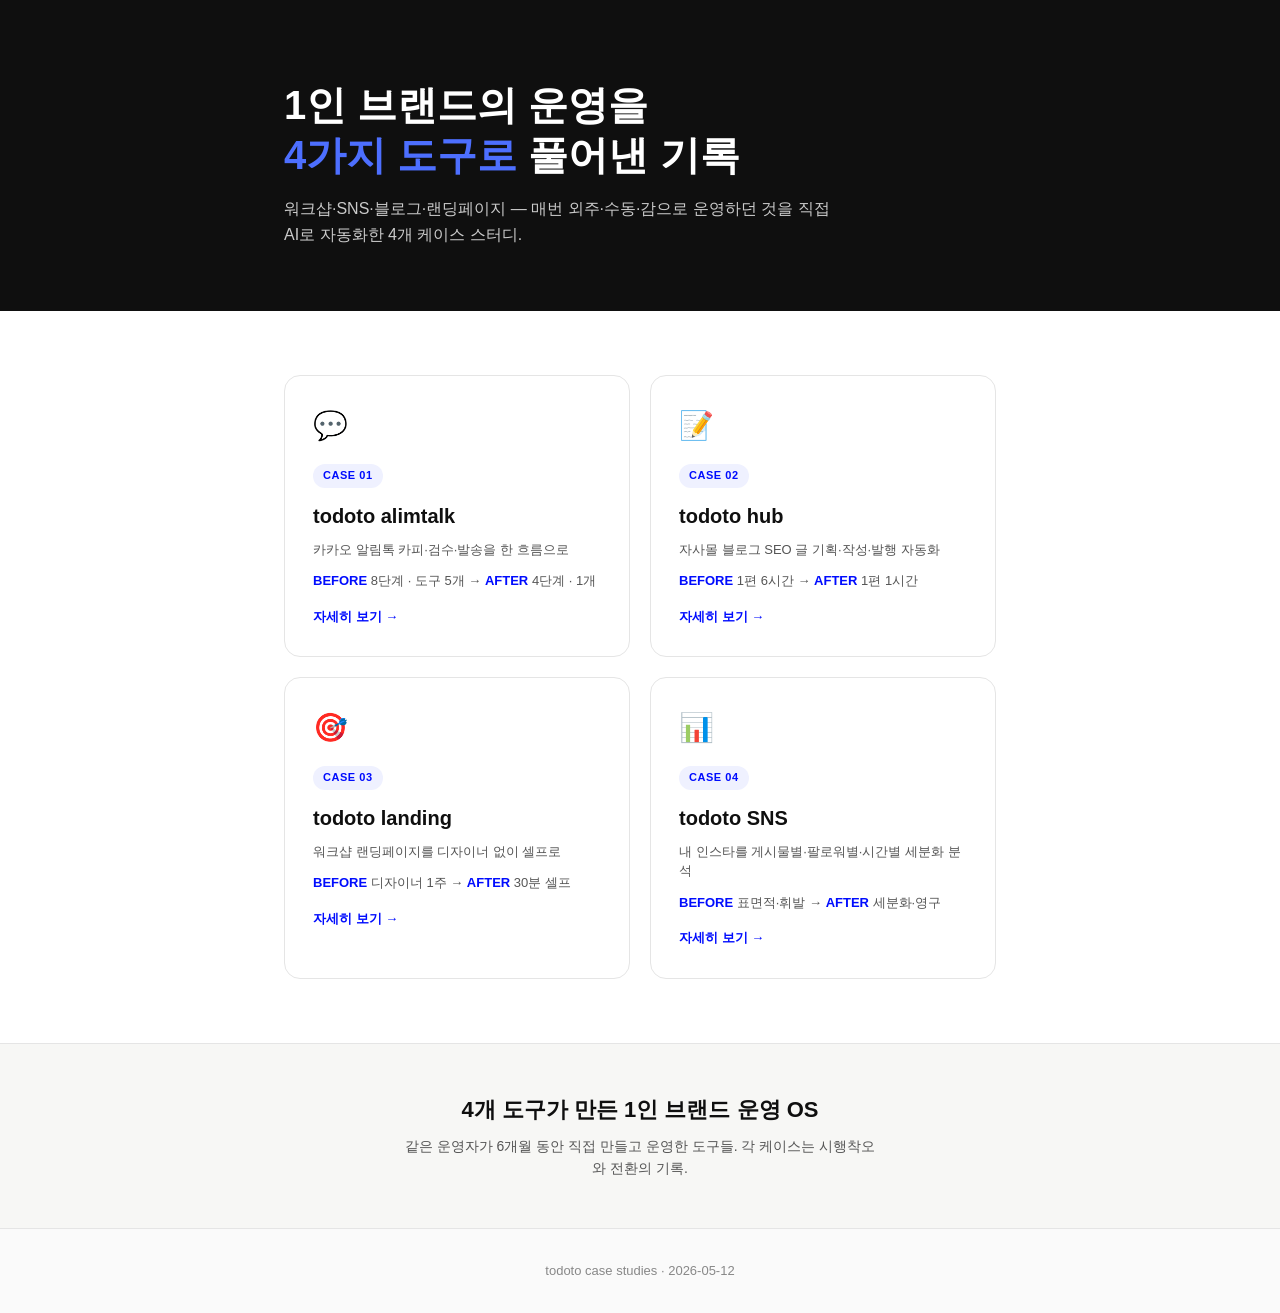
==== commit 1f61e12f: "sns 중심 메시지 변경 — 본인 계정 세분화 분석 (게시물별·팔로워별·시간별)" ====
--- a/index.html
+++ b/index.html
@@ -146,8 +146,8 @@
         <div class="emoji">📊</div>
         <span class="tag">CASE 04</span>
         <h3>todoto SNS</h3>
-        <p class="ba">Instagram 운영을 노션 + AI 통합 OS로</p>
-        <p class="ba"><strong>BEFORE</strong> 분산·휘발·감 → <strong>AFTER</strong> 통합·영구·데이터</p>
+        <p class="ba">내 인스타를 게시물별·팔로워별·시간별 세분화 분석</p>
+        <p class="ba"><strong>BEFORE</strong> 표면적·휘발 → <strong>AFTER</strong> 세분화·영구</p>
         <span class="arrow">자세히 보기 →</span>
       </a>
 
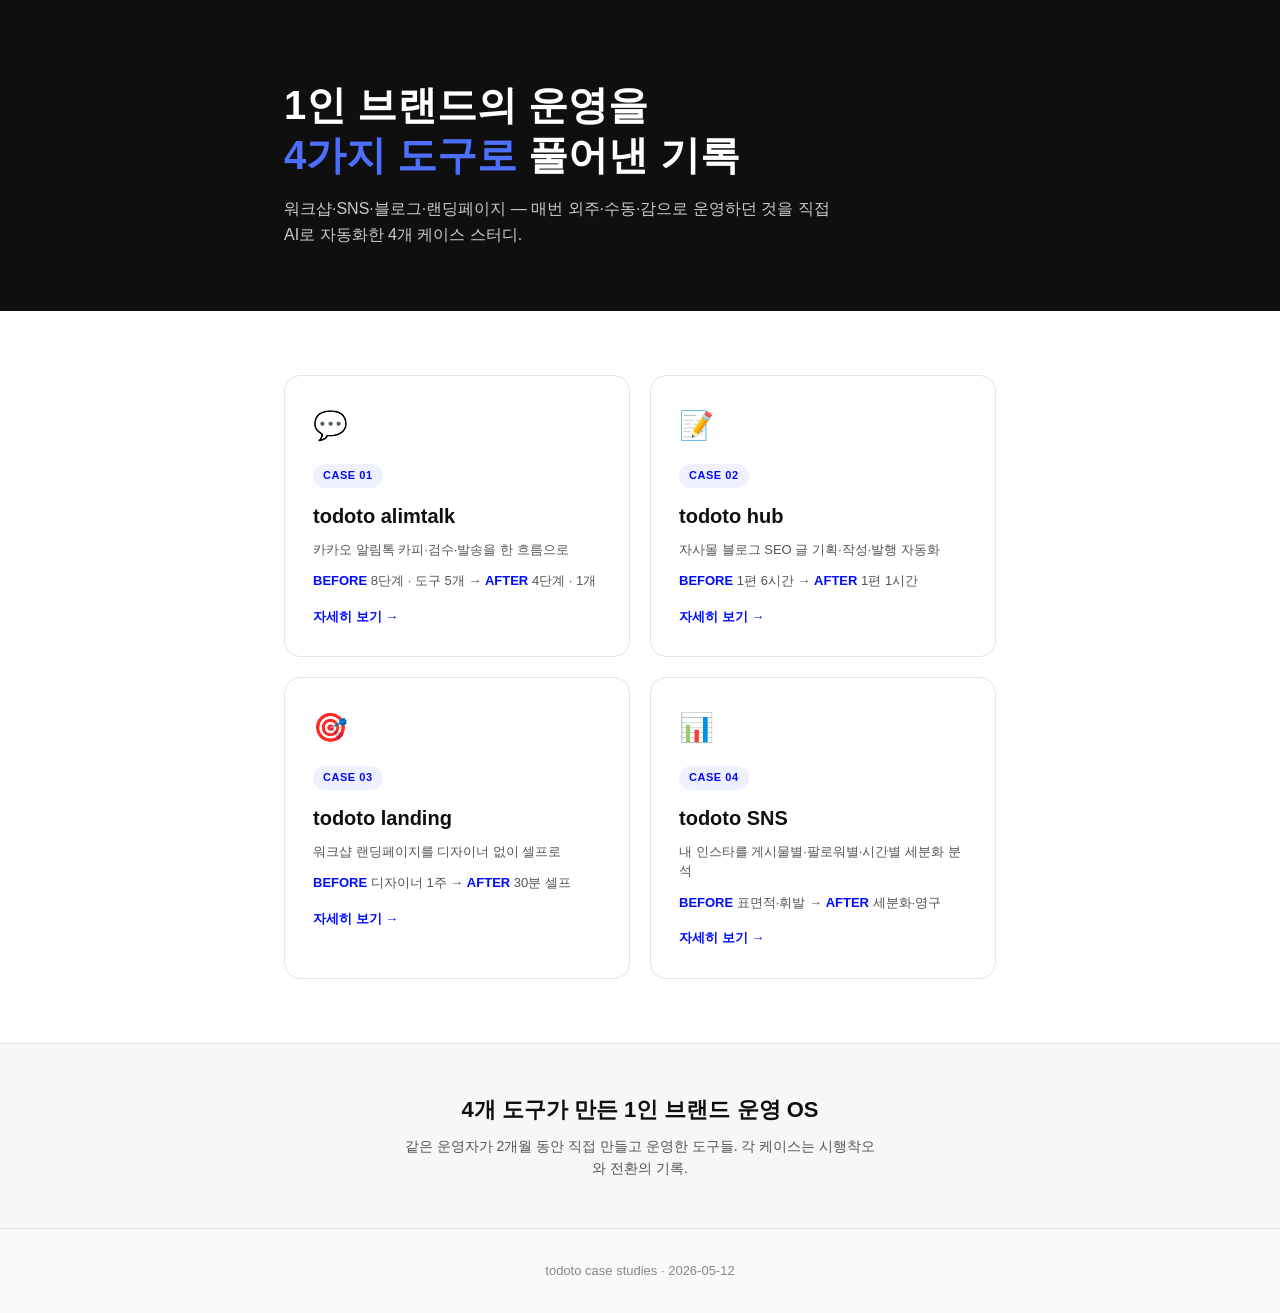
==== commit d33eacb8: "case nav에 「🏠 대시보드」 추가 + index 푸터 2개월로 변경" ====
--- a/index.html
+++ b/index.html
@@ -158,7 +158,7 @@
 <section class="index-footer">
   <div class="container">
     <h2>4개 도구가 만든 1인 브랜드 운영 OS</h2>
-    <p>같은 운영자가 6개월 동안 직접 만들고 운영한 도구들. 각 케이스는 시행착오와 전환의 기록.</p>
+    <p>같은 운영자가 2개월 동안 직접 만들고 운영한 도구들. 각 케이스는 시행착오와 전환의 기록.</p>
   </div>
 </section>
 
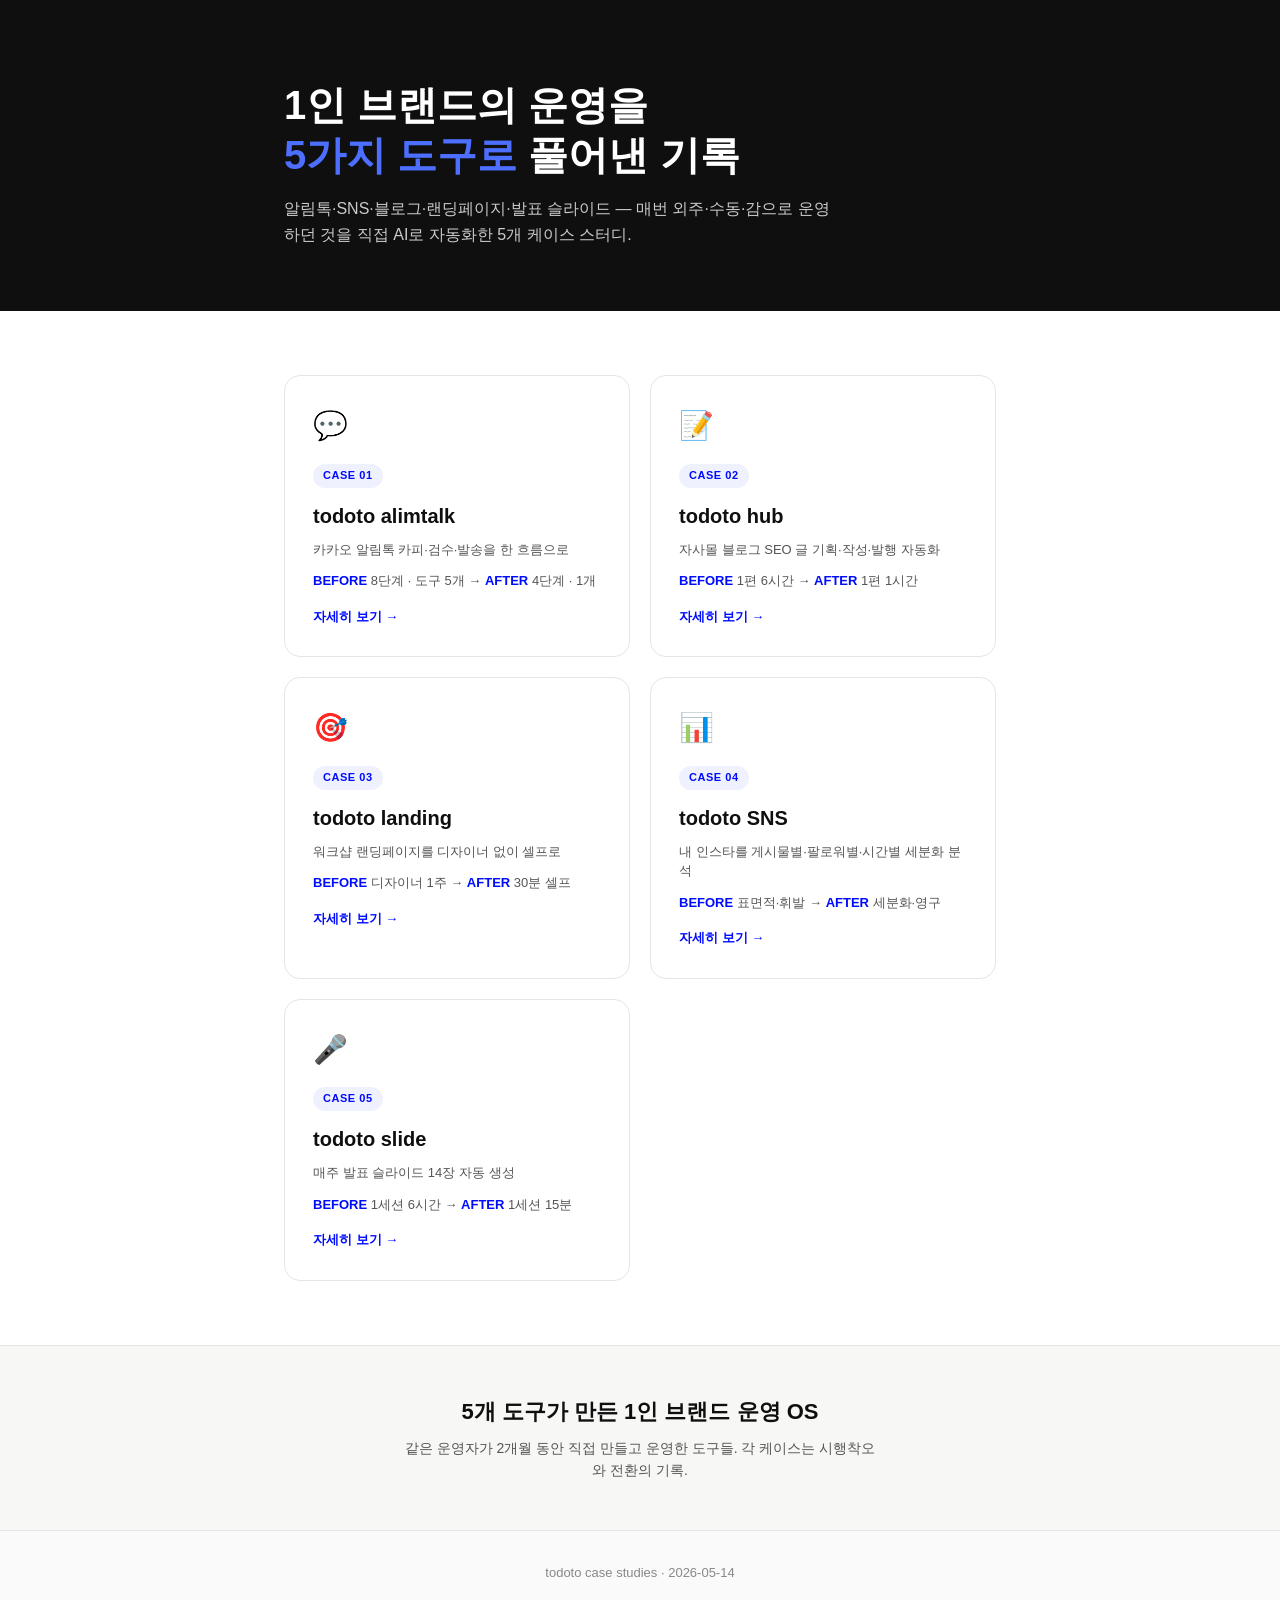
==== commit 15e662ff: "slide.html을 5번째 case로 flow 패턴 재작성 + index 5 카드 + 4 case nav + SKILL.md 갱신" ====
--- a/index.html
+++ b/index.html
@@ -97,8 +97,19 @@
     margin: 0 auto;
   }
   @media (max-width: 640px) {
-    .index-hero h1 { font-size: 30px; }
-    .case-grid { grid-template-columns: 1fr; }
+    .index-hero { padding: 56px 0 44px; }
+    .index-hero h1 { font-size: 26px; line-height: 1.3; margin-bottom: 12px; }
+    .index-hero p { font-size: 14px; line-height: 1.6; }
+    .case-grid { grid-template-columns: 1fr; gap: 14px; padding: 44px 0; }
+    .case-card-link { padding: 22px 20px; border-radius: 14px; }
+    .case-card-link .emoji { font-size: 24px; margin-bottom: 10px; }
+    .case-card-link .tag { font-size: 10px; padding: 3px 9px; margin-bottom: 10px; }
+    .case-card-link h3 { font-size: 17px; margin-bottom: 6px; }
+    .case-card-link .ba { font-size: 13px; line-height: 1.55; margin-bottom: 10px; }
+    .case-card-link .arrow { font-size: 12px; }
+    .index-footer { padding: 36px 0; }
+    .index-footer h2 { font-size: 18px; line-height: 1.35; }
+    .index-footer p { font-size: 13px; line-height: 1.55; }
   }
 </style>
 </head>
@@ -106,8 +117,8 @@
 
 <section class="index-hero">
   <div class="container">
-    <h1>1인 브랜드의 운영을<br><em>4가지 도구로</em> 풀어낸 기록</h1>
-    <p>워크샵·SNS·블로그·랜딩페이지 — 매번 외주·수동·감으로 운영하던 것을 직접 AI로 자동화한 4개 케이스 스터디.</p>
+    <h1>1인 브랜드의 운영을<br><em>5가지 도구로</em> 풀어낸 기록</h1>
+    <p>알림톡·SNS·블로그·랜딩페이지·발표 슬라이드 — 매번 외주·수동·감으로 운영하던 것을 직접 AI로 자동화한 5개 케이스 스터디.</p>
   </div>
 </section>
 
@@ -151,18 +162,27 @@
         <span class="arrow">자세히 보기 →</span>
       </a>
 
+      <a class="case-card-link" href="slide.html">
+        <div class="emoji">🎤</div>
+        <span class="tag">CASE 05</span>
+        <h3>todoto slide</h3>
+        <p class="ba">매주 발표 슬라이드 14장 자동 생성</p>
+        <p class="ba"><strong>BEFORE</strong> 1세션 6시간 → <strong>AFTER</strong> 1세션 15분</p>
+        <span class="arrow">자세히 보기 →</span>
+      </a>
+
     </div>
   </div>
 </section>
 
 <section class="index-footer">
   <div class="container">
-    <h2>4개 도구가 만든 1인 브랜드 운영 OS</h2>
+    <h2>5개 도구가 만든 1인 브랜드 운영 OS</h2>
     <p>같은 운영자가 2개월 동안 직접 만들고 운영한 도구들. 각 케이스는 시행착오와 전환의 기록.</p>
   </div>
 </section>
 
-<footer>todoto case studies · 2026-05-12</footer>
+<footer>todoto case studies · 2026-05-14</footer>
 
 </body>
 </html>
--- a/style.css
+++ b/style.css
@@ -392,13 +392,687 @@
 }
 
 @media (max-width: 640px) {
-  .hero h1 { font-size: 28px; }
-  .step-num { font-size: 44px; }
-  .before-row { grid-template-columns: 1fr; }
-  .before-row .arrow-x { transform: rotate(90deg); }
-  .trial-card .tarrow { grid-template-columns: 1fr; }
-  .trial-card .arrow-mid { transform: rotate(90deg); }
-  .ba-grid { grid-template-columns: 1fr; }
-  .ba-arrow { transform: rotate(90deg); }
-  .placeholder-img { height: 220px; }
-}
+  /* Container */
+  .container { padding: 0 16px; }
+
+  /* Case nav */
+  .case-nav { gap: 4px; padding: 10px 12px; }
+  .case-nav a { font-size: 12px; padding: 5px 10px; }
+
+  /* HERO */
+  .hero { padding: 44px 0 52px; }
+  .hero .brand-tag { font-size: 12px; padding: 5px 12px; margin-bottom: 18px; }
+  .hero h1 { font-size: 26px; line-height: 1.3; margin-bottom: 16px; }
+  .hero .sub { font-size: 15px; line-height: 1.55; margin-bottom: 22px; }
+  .hero .bullets { margin-bottom: 24px; }
+  .hero .bullets li { font-size: 14px; margin-bottom: 7px; line-height: 1.55; }
+  .hero .cta { font-size: 14px; padding: 12px 24px; }
+
+  /* INTRO */
+  .intro { padding: 44px 0 20px; }
+  .intro h2 { font-size: 22px; line-height: 1.3; margin-bottom: 12px; }
+  .intro p { font-size: 14px; line-height: 1.65; }
+
+  /* STEP */
+  .step { padding: 48px 0; }
+  .step-num { font-size: 42px; margin-bottom: 12px; }
+  .step-title { font-size: 20px; line-height: 1.3; }
+  .step-sub { font-size: 13px; margin-bottom: 26px; }
+
+  /* case-card (인용) */
+  .case-card { padding: 20px; margin-bottom: 24px; border-radius: 12px; }
+  .case-card .who { font-size: 12px; margin-bottom: 10px; }
+  .case-card .quote { font-size: 14px; line-height: 1.65; }
+
+  /* pain-list */
+  .pain-list li { font-size: 14px; padding: 12px 0 12px 30px; line-height: 1.55; }
+  .pain-list li::before { top: 13px; width: 20px; height: 20px; line-height: 20px; font-size: 11px; }
+
+  /* Trial */
+  .trial-list { gap: 14px; }
+  .trial-card { padding: 18px 18px; border-radius: 12px; }
+  .trial-card .ti { gap: 10px; margin-bottom: 14px; }
+  .trial-card .ti .tn { width: 26px; height: 26px; line-height: 26px; font-size: 12px; }
+  .trial-card .ti .tt { font-size: 15px; line-height: 1.45; }
+  .trial-card .tarrow { grid-template-columns: 1fr; gap: 10px; }
+  .trial-card .tbox { padding: 14px 16px; font-size: 13px; line-height: 1.55; border-radius: 8px; }
+  .trial-card .tbox .tlabel { font-size: 10px; margin-bottom: 5px; }
+  .trial-card .arrow-mid { transform: rotate(90deg); font-size: 18px; }
+
+  /* Screen card */
+  .screen-card { padding: 22px 20px; border-radius: 12px; }
+  .screen-card .label { font-size: 11px; padding: 4px 10px; margin-bottom: 12px; }
+  .screen-card h4 { font-size: 16px; line-height: 1.35; margin-bottom: 10px; }
+  .screen-card p { font-size: 13.5px; line-height: 1.65; }
+  .placeholder-img { height: 180px; font-size: 12px; margin-top: 18px; }
+
+  /* BEFORE 다이어그램 */
+  .before-section { padding: 52px 0; }
+  .before-section .badge-line { font-size: 12px; padding: 5px 14px; }
+  .before-section h2 { font-size: 22px; line-height: 1.3; }
+  .before-section .sub { font-size: 13px; margin-bottom: 28px; }
+  .before-row { grid-template-columns: 1fr; gap: 10px; }
+  .before-row .arrow-x { transform: rotate(90deg); font-size: 16px; }
+  .before-step-box { padding: 20px 16px; border-radius: 12px; }
+  .before-step-box .num { width: 28px; height: 28px; line-height: 28px; font-size: 13px; margin-bottom: 10px; }
+  .before-step-box .tool { font-size: 15px; }
+  .before-step-box .desc { font-size: 12px; }
+  .before-summary-bar { font-size: 13px; padding: 12px 18px; line-height: 1.5; }
+  .before-summary-bar .sep { margin: 0 10px; }
+
+  /* AFTER */
+  .after-section { padding: 56px 0; }
+  .after-section .badge { font-size: 12px; padding: 5px 14px; }
+  .after-section h2 { font-size: 24px; line-height: 1.3; }
+  .after-section .sub { font-size: 13px; margin-bottom: 32px; }
+  .ba-grid { grid-template-columns: 1fr; gap: 12px; margin-bottom: 32px; }
+  .ba-arrow { transform: rotate(90deg); font-size: 20px; }
+  .ba-card { padding: 20px; border-radius: 12px; }
+  .ba-card h3 { font-size: 12px; margin-bottom: 14px; letter-spacing: 0.04em; }
+  .ba-card ol li { font-size: 13px; padding: 7px 0 7px 26px; line-height: 1.5; }
+  .ba-card ol li::before { width: 18px; height: 18px; line-height: 18px; font-size: 10px; }
+  .ba-card .summary { font-size: 12px; margin-top: 14px; padding-top: 14px; line-height: 1.55; }
+
+  /* CTA */
+  .cta-band { padding: 36px 22px; border-radius: 14px; }
+  .cta-band h3 { font-size: 18px; line-height: 1.35; }
+  .cta-band p { font-size: 13px; margin-bottom: 20px; line-height: 1.55; }
+  .cta-band button { font-size: 14px; padding: 12px 26px; }
+
+  /* Todo 강조 */
+  .todo { font-size: 11px; padding: 2px 7px; }
+
+  /* Footer */
+  footer { padding: 24px 0; font-size: 12px; }
+
+  /* Flowchart 모바일 */
+  .chapter { padding: 44px 0; }
+  .chapter-label { font-size: 12px; }
+  .chapter-title { font-size: 22px; line-height: 1.3; }
+  .chapter-intro { font-size: 14px; margin-bottom: 28px; }
+  .flow-board { padding: 28px 14px; border-radius: 14px; }
+  .flow-board.with-total { padding-right: 14px; }
+  .flow-cap { font-size: 13px; padding: 7px 20px; }
+  .flow-link { height: 18px; }
+  .flow-box { padding: 12px 14px; max-width: 100%; gap: 10px; border-radius: 10px; }
+  .flow-box .fbnum { width: 24px; height: 24px; line-height: 24px; font-size: 12px; }
+  .flow-box .fbtext { font-size: 13.5px; line-height: 1.4; }
+  .flow-box .fbtime { font-size: 11px; padding: 2px 8px; }
+  .flow-total { position: static; transform: none; flex-direction: column; margin-top: 18px; }
+  .flow-total-line { display: none; }
+  .flow-total-badge { font-size: 12.5px; padding: 8px 14px; line-height: 1.45; text-align: center; }
+  .flow-group { padding: 14px 12px; max-width: 100%; }
+  .flow-group-header { font-size: 12px; padding: 5px 12px; margin-top: -28px; }
+  .flow-callout { font-size: 12px; padding: 7px 14px; }
+  .flow-horizontal { grid-template-columns: 1fr; gap: 14px; }
+  .flow-horizontal .arrow-x { transform: rotate(90deg); }
+  .flow-h-step { padding: 20px 16px; }
+  .flow-h-step .h-title { font-size: 16px; }
+  .flow-h-step .h-feature { font-size: 12.5px; }
+}
+
+/* === FLOWCHART (Chapter 시각화) === */
+.chapter { padding: 64px 0; border-top: 1px solid var(--line); }
+.chapter-label {
+  font-size: 13px;
+  font-weight: 700;
+  color: var(--gray);
+  margin-bottom: 6px;
+  letter-spacing: 0.05em;
+}
+.chapter-title { font-size: 26px; font-weight: 800; margin-bottom: 14px; line-height: 1.35; }
+.chapter-intro { font-size: 15px; color: var(--gray); line-height: 1.7; margin-bottom: 36px; }
+
+.flow-board {
+  background: var(--bg-soft);
+  border-radius: 16px;
+  padding: 40px 24px;
+  position: relative;
+}
+.flow-board.with-total { padding-right: 180px; }
+.flow-cap-wrap { text-align: center; }
+.flow-cap {
+  display: inline-block;
+  background: var(--ink);
+  color: #fff;
+  padding: 8px 24px;
+  border-radius: 999px;
+  font-size: 14px;
+  font-weight: 700;
+}
+.flow-link {
+  width: 2px;
+  height: 22px;
+  border-left: 2px dashed #BBB;
+  margin: 4px auto;
+}
+.flow-box {
+  background: #fff;
+  border: 1px solid var(--line);
+  border-radius: 12px;
+  padding: 14px 20px;
+  display: flex;
+  align-items: center;
+  gap: 14px;
+  max-width: 440px;
+  margin: 0 auto;
+}
+.flow-box .fbnum {
+  width: 26px;
+  height: 26px;
+  background: var(--ink);
+  color: #fff;
+  border-radius: 50%;
+  text-align: center;
+  line-height: 26px;
+  font-size: 13px;
+  font-weight: 800;
+  flex-shrink: 0;
+}
+.flow-box .fbtext {
+  flex: 1;
+  font-size: 14.5px;
+  font-weight: 700;
+  color: var(--ink);
+  line-height: 1.4;
+}
+.flow-box .fbtime {
+  background: var(--bg-soft);
+  border: 1px solid var(--line);
+  border-radius: 6px;
+  padding: 3px 10px;
+  font-size: 12px;
+  color: var(--gray);
+  font-weight: 600;
+  white-space: nowrap;
+}
+
+.flow-total {
+  position: absolute;
+  right: 24px;
+  top: 120px;
+  bottom: 120px;
+  display: flex;
+  align-items: center;
+}
+.flow-total-line {
+  width: 2px;
+  background: #E74C3C;
+  height: 100%;
+  margin-right: -1px;
+}
+.flow-total-badge {
+  background: #fff;
+  border: 2px solid #E74C3C;
+  color: #E74C3C;
+  padding: 12px 18px;
+  border-radius: 10px;
+  font-size: 13.5px;
+  font-weight: 800;
+  white-space: nowrap;
+  text-align: center;
+  line-height: 1.4;
+  position: relative;
+  z-index: 1;
+}
+
+.flow-group {
+  background: #F0F4FF;
+  border: 1.5px dashed var(--brand-bright);
+  border-radius: 14px;
+  padding: 22px 20px;
+  max-width: 460px;
+  margin: 0 auto;
+}
+.flow-group-header {
+  display: inline-block;
+  background: var(--brand);
+  color: #fff;
+  font-size: 13px;
+  font-weight: 700;
+  padding: 6px 14px;
+  border-radius: 999px;
+  margin-top: -32px;
+  margin-bottom: 14px;
+}
+.flow-group .flow-box {
+  background: #fff;
+  margin-bottom: 0;
+  max-width: 100%;
+}
+.flow-group .flow-link { height: 16px; }
+
+.flow-callout-wrap { text-align: center; }
+.flow-callout {
+  display: inline-block;
+  background: #E74C3C;
+  color: #fff;
+  border-radius: 16px;
+  padding: 8px 16px;
+  font-size: 13px;
+  font-weight: 700;
+  position: relative;
+  margin: 0 auto 12px;
+}
+.flow-callout::after {
+  content: "";
+  position: absolute;
+  bottom: -7px;
+  left: 50%;
+  transform: translateX(-50%);
+  width: 0;
+  height: 0;
+  border-left: 7px solid transparent;
+  border-right: 7px solid transparent;
+  border-top: 7px solid #E74C3C;
+}
+
+/* === 가로 3단계 (도구별 솔루션) === */
+.flow-horizontal {
+  display: grid;
+  grid-template-columns: 1fr 32px 1fr 32px 1fr;
+  gap: 8px;
+  align-items: stretch;
+  max-width: 800px;
+  margin: 0 auto;
+}
+.flow-h-step {
+  background: #ECEEF2;
+  border: none;
+  border-radius: 16px;
+  padding: 28px 20px;
+  text-align: center;
+  display: flex;
+  flex-direction: column;
+}
+.flow-h-step .h-badge {
+  display: inline-block;
+  background: var(--ink);
+  color: #fff;
+  padding: 6px 14px;
+  border-radius: 8px;
+  font-size: 12px;
+  font-weight: 700;
+  margin: 0 auto 16px;
+}
+.flow-h-step .h-tool-mark {
+  display: flex;
+  width: 56px;
+  height: 56px;
+  align-items: center;
+  justify-content: center;
+  margin: 4px auto 12px;
+}
+.flow-h-step .h-title {
+  font-size: 22px;
+  font-weight: 800;
+  margin: 4px 0 18px;
+  color: var(--ink);
+  letter-spacing: -0.02em;
+  white-space: nowrap;
+}
+.flow-h-step .h-tool-mark svg {
+  fill: currentColor;
+  stroke: currentColor;
+}
+.flow-h-step .h-tool-mark img {
+  width: 56px;
+  height: 56px;
+  object-fit: contain;
+}
+
+/* === 페인 정량 박스 (Chapter 1 끝) === */
+.pain-stats {
+  display: grid;
+  grid-template-columns: repeat(4, 1fr);
+  gap: 12px;
+  margin-top: 28px;
+}
+.pain-stat {
+  background: #fff;
+  border: 1px solid var(--line);
+  border-radius: 12px;
+  padding: 22px 18px;
+  text-align: center;
+}
+.pain-stat .ps-num {
+  font-size: 30px;
+  font-weight: 800;
+  color: #E74C3C;
+  line-height: 1.1;
+  margin-bottom: 8px;
+  letter-spacing: -0.02em;
+}
+.pain-stat .ps-label {
+  font-size: 13px;
+  color: var(--gray);
+  font-weight: 600;
+  line-height: 1.45;
+}
+.flow-h-step .h-feature {
+  background: #fff;
+  border: 1px solid #DCDFE6;
+  border-radius: 10px;
+  padding: 10px 10px;
+  font-size: 12.5px;
+  color: var(--ink-2);
+  margin-bottom: 8px;
+  line-height: 1.5;
+  font-weight: 500;
+  white-space: nowrap;
+}
+.flow-h-step .h-feature:last-child { margin-bottom: 0; }
+.flow-horizontal > .arrow-x {
+  align-self: center;
+  text-align: center;
+  color: var(--gray-light);
+  font-size: 18px;
+  font-weight: 700;
+}
+
+/* === Chapter 2 단계별 상세 (D) === */
+.stage-detail {
+  margin-top: 56px;
+  max-width: 760px;
+  margin-left: auto;
+  margin-right: auto;
+}
+.stage-detail + .stage-detail { margin-top: 64px; }
+.stage-detail .stage-label {
+  display: inline-block;
+  font-size: 13px;
+  font-weight: 800;
+  color: var(--brand);
+  margin-bottom: 12px;
+  letter-spacing: 0.02em;
+}
+.stage-detail .stage-heading {
+  font-size: 22px;
+  font-weight: 800;
+  margin-bottom: 14px;
+  line-height: 1.4;
+  color: var(--ink);
+}
+.stage-detail .stage-body {
+  font-size: 15px;
+  color: var(--gray);
+  line-height: 1.75;
+  margin-bottom: 24px;
+}
+.stage-detail .stage-screenshot {
+  background: #E8E8E5;
+  border: 2px dashed #BBB;
+  border-radius: 12px;
+  height: 320px;
+  display: flex;
+  align-items: center;
+  justify-content: center;
+  color: #999;
+  font-size: 13px;
+  margin-bottom: 20px;
+}
+.stage-detail .stage-aside {
+  background: var(--bg-soft);
+  border-radius: 12px;
+  padding: 20px 24px;
+}
+.stage-detail .stage-aside h4 {
+  font-size: 13px;
+  font-weight: 800;
+  margin-bottom: 12px;
+  color: var(--brand);
+  letter-spacing: 0.04em;
+}
+.stage-detail .stage-aside ul {
+  list-style: none;
+}
+.stage-detail .stage-aside li {
+  font-size: 14px;
+  color: var(--ink-2);
+  padding: 6px 0 6px 22px;
+  position: relative;
+  line-height: 1.6;
+}
+.stage-detail .stage-aside li::before {
+  content: "✓";
+  position: absolute;
+  left: 0;
+  color: var(--brand);
+  font-weight: 800;
+}
+
+/* === Chapter 3 정량 표 + 후기 (E) === */
+.result-table {
+  width: 100%;
+  border-collapse: collapse;
+  margin-bottom: 32px;
+  background: #fff;
+  border-radius: 12px;
+  overflow: hidden;
+  border: 1px solid var(--line);
+}
+.result-table thead {
+  background: var(--bg-soft);
+}
+.result-table th {
+  padding: 14px 16px;
+  text-align: left;
+  font-size: 13px;
+  font-weight: 700;
+  color: var(--gray);
+  letter-spacing: 0.02em;
+  border-bottom: 1px solid var(--line);
+}
+.result-table th.th-after {
+  color: var(--brand);
+}
+.result-table td {
+  padding: 14px 16px;
+  font-size: 14px;
+  color: var(--ink-2);
+  border-bottom: 1px solid var(--line);
+  line-height: 1.5;
+}
+.result-table tr:last-child td { border-bottom: none; }
+.result-table td:first-child {
+  font-weight: 700;
+  color: var(--ink);
+  width: 30%;
+}
+.result-table td.cell-after {
+  color: var(--brand);
+  font-weight: 700;
+  background: var(--brand-soft);
+}
+
+.quote-card {
+  background: var(--bg-soft);
+  border-left: 4px solid var(--brand);
+  border-radius: 12px;
+  padding: 28px 32px;
+  position: relative;
+}
+.quote-card .quote-mark {
+  font-size: 64px;
+  font-weight: 800;
+  color: var(--brand);
+  line-height: 0.8;
+  margin-bottom: 4px;
+  opacity: 0.3;
+}
+.quote-card .quote-text {
+  font-size: 16px;
+  color: var(--ink-2);
+  line-height: 1.7;
+  margin-bottom: 14px;
+}
+.quote-card .quote-author {
+  font-size: 13px;
+  color: var(--gray);
+  font-weight: 600;
+}
+
+@media (max-width: 640px) {
+  /* h-tool-mark 모바일 */
+  .flow-h-step .h-tool-mark { width: 44px; height: 44px; }
+  .flow-h-step .h-tool-mark img { width: 44px; height: 44px; }
+
+  /* stage-detail 모바일 */
+  .stage-detail { margin-top: 36px; }
+  .stage-detail + .stage-detail { margin-top: 40px; }
+  .stage-detail .stage-label { font-size: 12px; }
+  .stage-detail .stage-heading { font-size: 18px; line-height: 1.35; }
+  .stage-detail .stage-body { font-size: 14px; line-height: 1.7; }
+  .stage-detail .stage-screenshot { height: 200px; font-size: 12px; }
+  .stage-detail .stage-aside { padding: 16px 18px; }
+  .stage-detail .stage-aside h4 { font-size: 12px; }
+  .stage-detail .stage-aside li { font-size: 13px; padding: 5px 0 5px 20px; }
+
+  /* result-table 모바일 */
+  .result-table { font-size: 12.5px; }
+  .result-table th { padding: 10px 12px; font-size: 11.5px; }
+  .result-table td { padding: 10px 12px; font-size: 12.5px; }
+  .result-table td:first-child { width: 36%; }
+
+  /* quote-card 모바일 */
+  .quote-card { padding: 22px 20px; }
+  .quote-card .quote-mark { font-size: 48px; }
+  .quote-card .quote-text { font-size: 14px; }
+}
+
+/* === 그리드형 플로우 (4×2 병렬) === */
+.flow-grid {
+  display: grid;
+  grid-template-columns: repeat(4, 1fr);
+  gap: 10px;
+  max-width: 820px;
+  margin: 24px auto;
+}
+.flow-grid .flow-box {
+  max-width: 100%;
+  margin: 0;
+  flex-direction: column;
+  text-align: center;
+  gap: 8px;
+  padding: 18px 12px;
+  align-items: center;
+}
+.flow-grid .flow-box .fbnum { margin: 0; }
+.flow-grid .flow-box .fbtext { font-size: 13px; line-height: 1.4; }
+.flow-grid .flow-box .fbtime { font-size: 11.5px; margin: 0; }
+
+@media (max-width: 640px) {
+  .flow-grid { grid-template-columns: repeat(2, 1fr); gap: 8px; }
+  .flow-grid .flow-box { padding: 14px 10px; }
+  .flow-grid .flow-box .fbtext { font-size: 12.5px; }
+  .flow-h-step .h-title { white-space: normal; font-size: 16px; }
+}
+
+/* === 결과 — 도구별 시간 카드 + 인터뷰 === */
+.result-section-h {
+  font-size: 18px;
+  font-weight: 800;
+  color: var(--ink);
+  margin: 24px 0 10px;
+}
+.result-body {
+  font-size: 15px;
+  color: var(--gray);
+  line-height: 1.75;
+  margin-bottom: 24px;
+}
+
+.result-cards {
+  display: grid;
+  grid-template-columns: repeat(3, 1fr);
+  gap: 14px;
+  margin: 20px 0 36px;
+}
+.result-card {
+  background: var(--bg-soft);
+  border-radius: 14px;
+  padding: 22px 16px;
+  text-align: center;
+}
+.result-card .rc-badge {
+  display: inline-block;
+  background: var(--ink);
+  color: #fff;
+  padding: 5px 12px;
+  border-radius: 8px;
+  font-size: 11px;
+  font-weight: 700;
+  margin-bottom: 14px;
+}
+.result-card .rc-tool-img {
+  width: 36px;
+  height: 36px;
+  object-fit: contain;
+  margin: 4px auto 8px;
+  display: block;
+}
+.result-card .rc-tool {
+  font-size: 16px;
+  font-weight: 800;
+  margin-bottom: 14px;
+  color: var(--ink);
+}
+.result-card .rc-before {
+  background: #fff;
+  border: 1px solid var(--line);
+  border-radius: 8px;
+  padding: 10px 12px;
+  font-size: 14px;
+  color: var(--gray);
+  font-weight: 700;
+  margin-bottom: 4px;
+}
+.result-card .rc-arrow {
+  text-align: center;
+  color: var(--gray-light);
+  font-size: 14px;
+  margin: 2px 0;
+  line-height: 1;
+}
+.result-card .rc-after {
+  background: var(--brand-soft);
+  border: 1px solid #C9D1FF;
+  border-radius: 8px;
+  padding: 10px 12px;
+  font-size: 16px;
+  color: var(--brand);
+  font-weight: 800;
+}
+
+.interview {
+  background: var(--bg-soft);
+  border-radius: 14px;
+  padding: 28px 32px;
+  border-left: 4px solid var(--brand);
+}
+.iv-item { margin-bottom: 22px; }
+.iv-item:last-child { margin-bottom: 0; }
+.iv-q {
+  font-size: 14px;
+  font-weight: 800;
+  color: var(--brand);
+  margin-bottom: 8px;
+  letter-spacing: 0.02em;
+}
+.iv-a {
+  font-size: 15px;
+  color: var(--ink-2);
+  line-height: 1.7;
+}
+
+@media (max-width: 640px) {
+  .result-section-h { font-size: 16px; }
+  .result-body { font-size: 14px; line-height: 1.7; }
+  .result-cards { grid-template-columns: 1fr; gap: 12px; margin: 16px 0 28px; }
+  .result-card { padding: 18px 16px; }
+  .result-card .rc-tool-img { width: 44px; height: 44px; }
+  .result-card .rc-tool { font-size: 15px; }
+  .interview { padding: 22px 22px; }
+  .iv-q { font-size: 13px; }
+  .iv-a { font-size: 14px; }
+}
